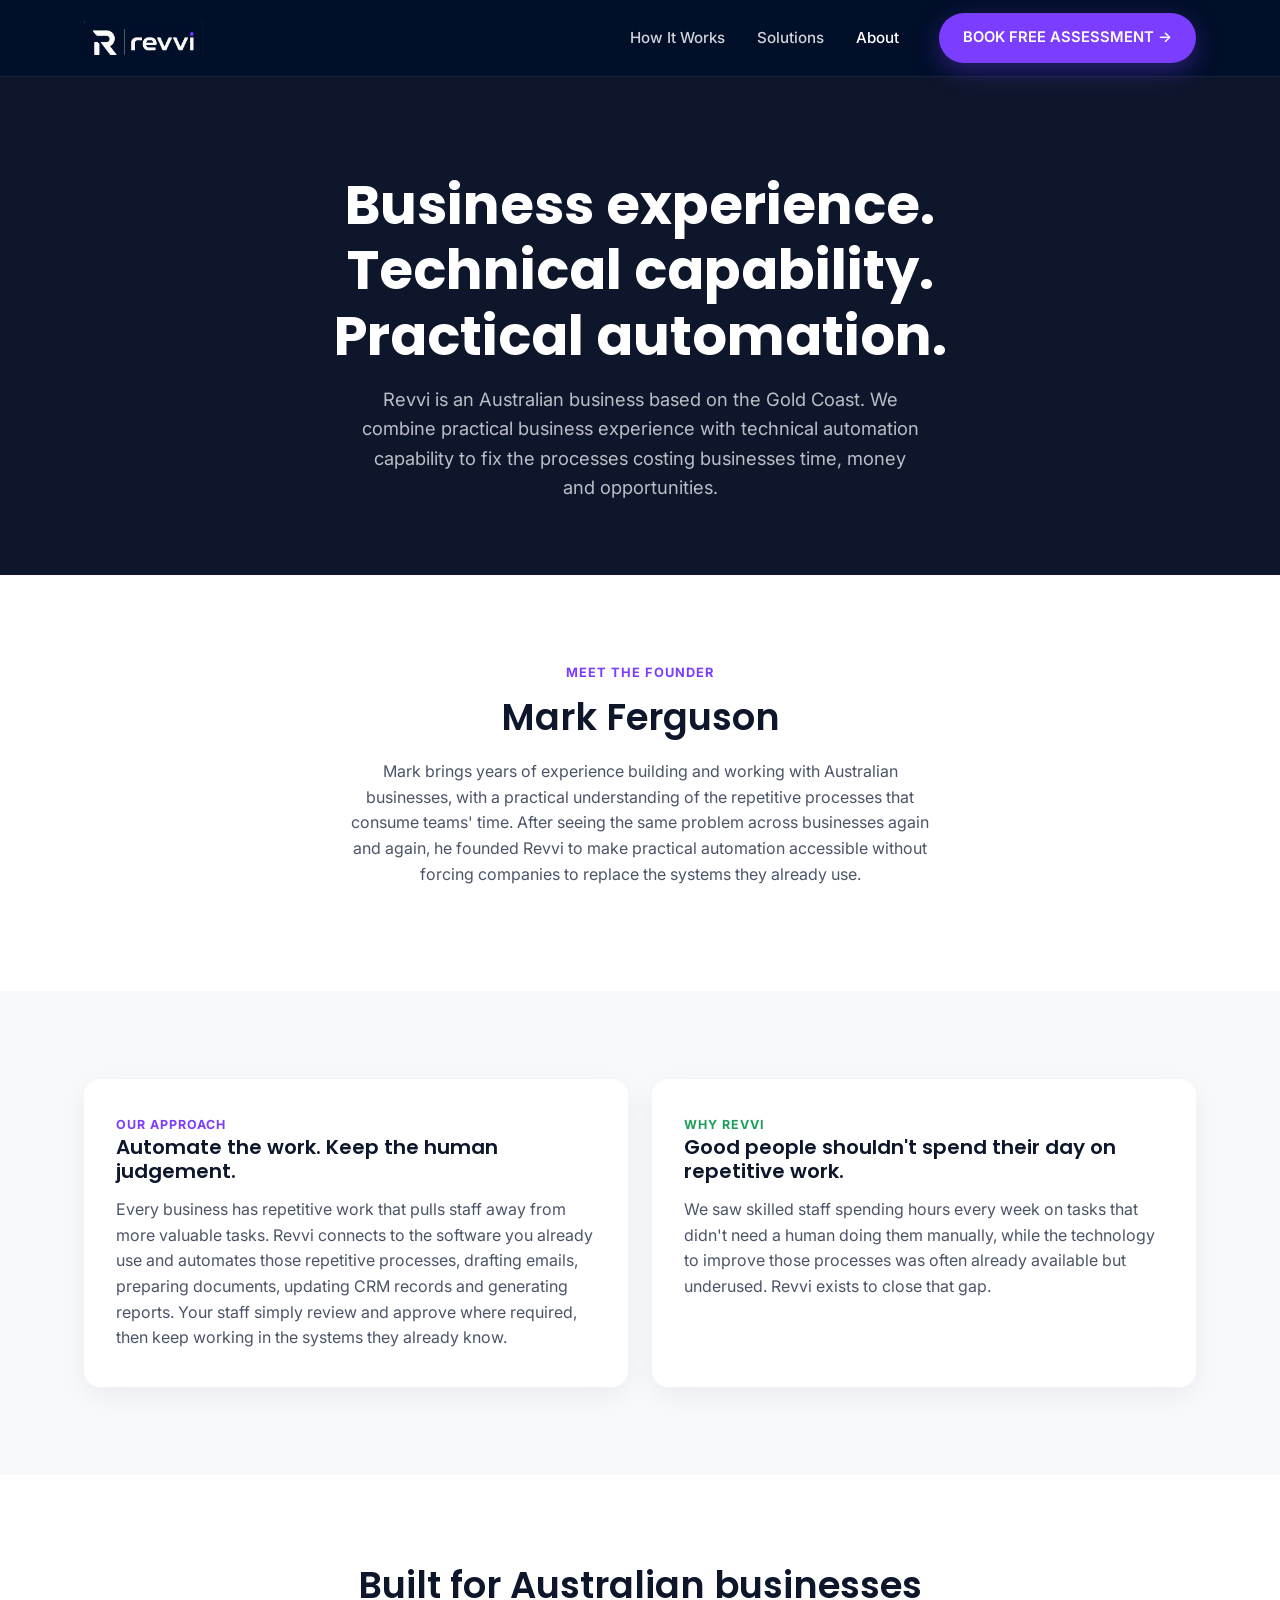
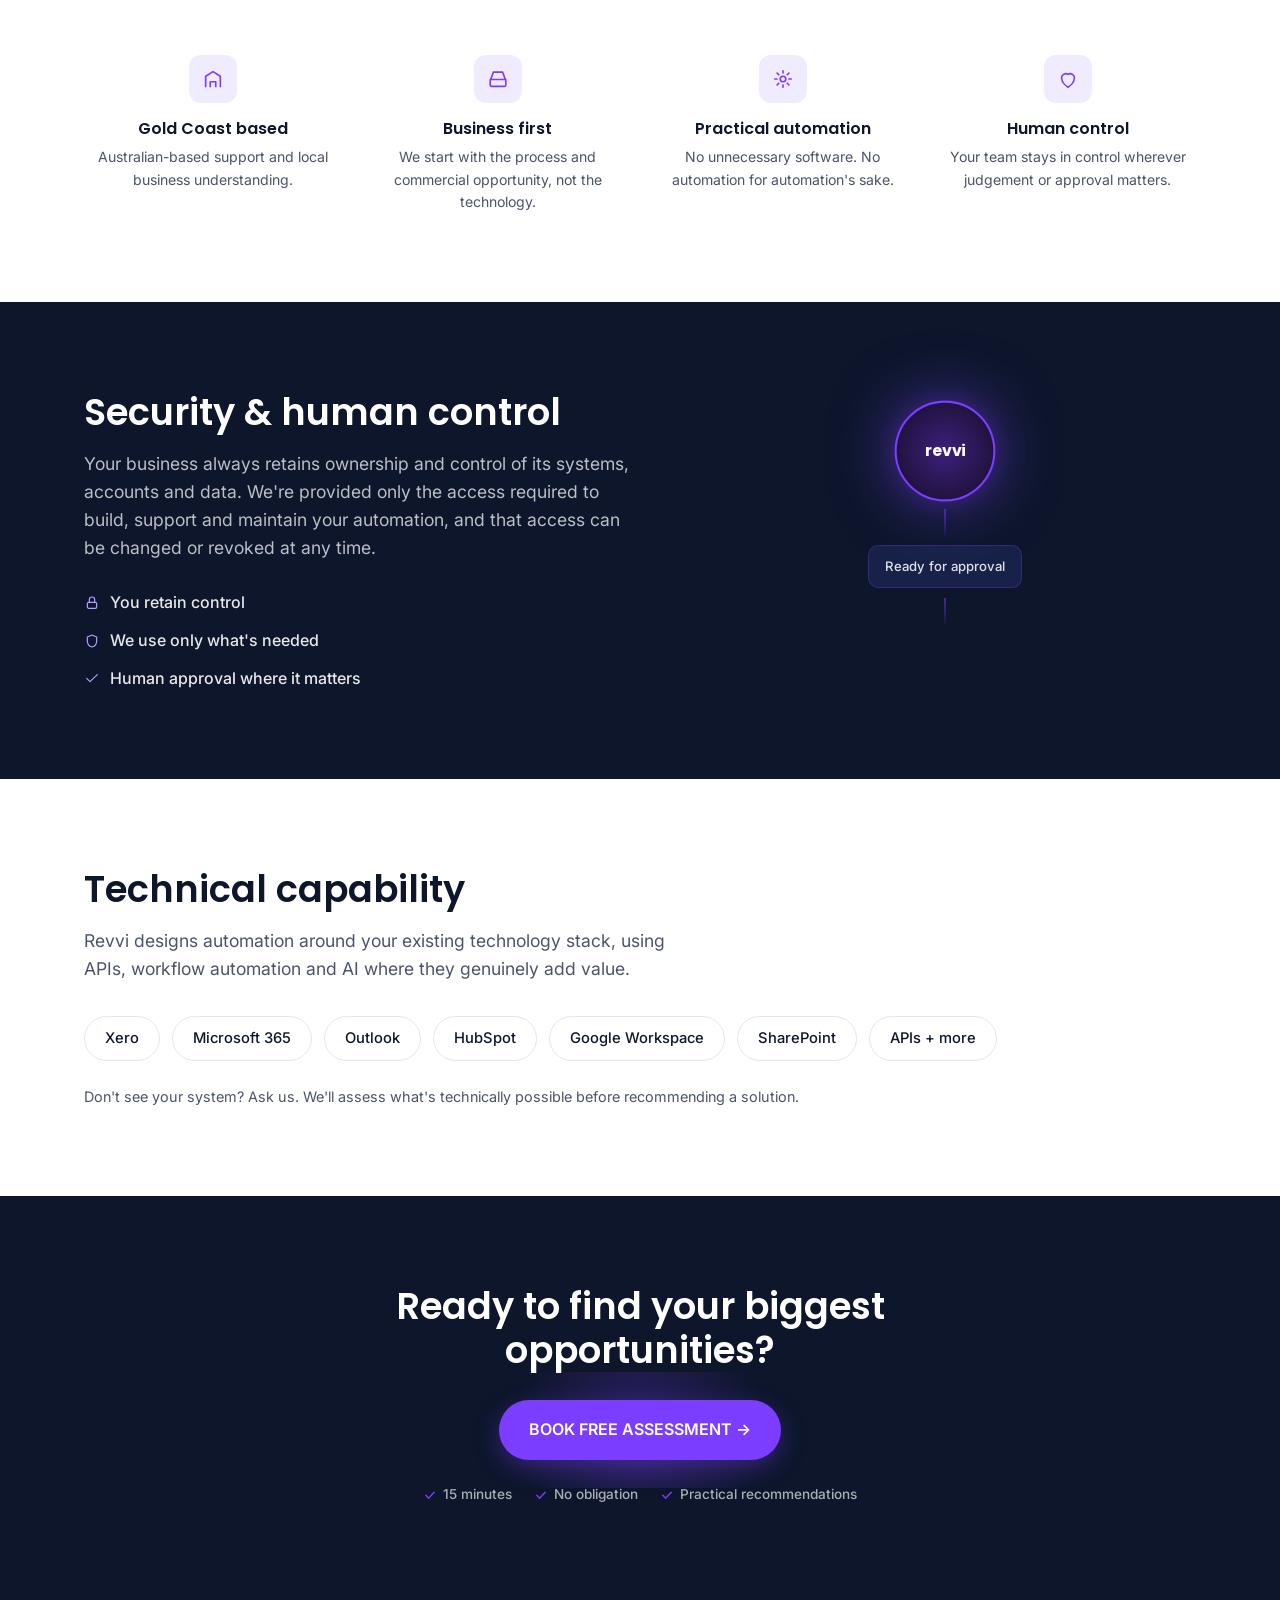
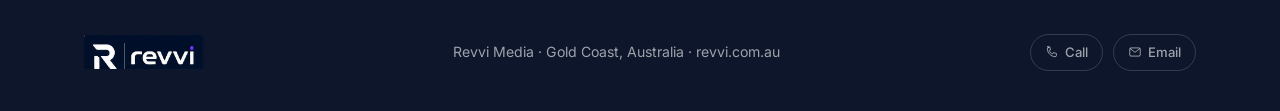
==== about.html @ f78f7e62 "Build Revvi marketing site: Home, How It Works, Solutions, About Establishes the shared design syste" ====
<!DOCTYPE html>
<html lang="en">
<head>
<meta charset="UTF-8">
<meta name="viewport" content="width=device-width, initial-scale=1.0">
<title>About | Revvi</title>
<meta name="description" content="Revvi is an Australian business based on the Gold Coast, combining practical business experience with technical automation capability.">
<link rel="icon" type="image/png" href="assets/logo/revvi-icon-purple-on-white.png">
<link rel="preconnect" href="https://fonts.googleapis.com">
<link rel="preconnect" href="https://fonts.gstatic.com" crossorigin>
<link href="https://fonts.googleapis.com/css2?family=Poppins:wght@600;700&family=Inter:wght@400;500;600&display=swap" rel="stylesheet">
<link rel="stylesheet" href="styles.css">
<link rel="stylesheet" href="reveal.css">
</head>
<body>

<header class="site-header" id="siteNav">
  <div class="container">
    <a href="index.html" class="site-logo">
      <img src="assets/logo/revvi-logo-lockup-dark-bg.png" alt="Revvi">
    </a>
    <nav class="site-nav">
      <ul class="site-nav-links">
        <li><a href="how-it-works.html">How It Works</a></li>
        <li><a href="solutions.html">Solutions</a></li>
        <li><a href="about.html" class="is-active">About</a></li>
      </ul>
      <a href="free-assessment.html" class="btn btn-primary nav-cta">BOOK FREE ASSESSMENT &rarr;</a>
    </nav>
    <button class="nav-toggle" aria-label="Toggle menu" aria-expanded="false">
      <span></span>
      <span></span>
      <span></span>
    </button>
  </div>
</header>

<main>

  <!-- ============ 1. NAV + INTRO ============ -->
  <section class="about-hero bg-navy">
    <div class="container">
      <h1>Business experience. Technical capability. Practical automation.</h1>
      <p class="hero-sub">Revvi is an Australian business based on the Gold Coast. We combine practical business experience with technical automation capability to fix the processes costing businesses time, money and opportunities.</p>
    </div>
  </section>

  <!-- ============ 2. MEET THE FOUNDER ============ -->
  <section class="founder bg-white">
    <div class="container">
      <p class="founder-label">Meet the founder</p>
      <h2>Mark Ferguson</h2>
      <p>Mark brings years of experience building and working with Australian businesses, with a practical understanding of the repetitive processes that consume teams' time. After seeing the same problem across businesses again and again, he founded Revvi to make practical automation accessible without forcing companies to replace the systems they already use.</p>
    </div>
  </section>

  <!-- ============ 3. OUR APPROACH / WHY REVVI ============ -->
  <section class="approach bg-grey">
    <div class="container approach-cards">
      <div class="approach-card">
        <p class="approach-label approach-label-purple">Our approach</p>
        <h3>Automate the work. Keep the human judgement.</h3>
        <p>Every business has repetitive work that pulls staff away from more valuable tasks. Revvi connects to the software you already use and automates those repetitive processes, drafting emails, preparing documents, updating CRM records and generating reports. Your staff simply review and approve where required, then keep working in the systems they already know.</p>
      </div>
      <div class="approach-card">
        <p class="approach-label approach-label-green">Why Revvi</p>
        <h3>Good people shouldn't spend their day on repetitive work.</h3>
        <p>We saw skilled staff spending hours every week on tasks that didn't need a human doing them manually, while the technology to improve those processes was often already available but underused. Revvi exists to close that gap.</p>
      </div>
    </div>
  </section>

  <!-- ============ 4. BUILT FOR AUSTRALIAN BUSINESSES ============ -->
  <section class="about-built bg-white">
    <div class="container">
      <div class="section-header center">
        <h2>Built for Australian businesses</h2>
      </div>
      <div class="about-features">
        <div class="about-feature">
          <div class="about-feature-icon">
            <svg width="22" height="22" viewBox="0 0 24 24" fill="none" xmlns="http://www.w3.org/2000/svg"><path d="M4 21V9l8-5 8 5v12" stroke="currentColor" stroke-width="1.8" stroke-linejoin="round"/><path d="M9 21v-6h6v6" stroke="currentColor" stroke-width="1.8" stroke-linejoin="round"/></svg>
          </div>
          <h3>Gold Coast based</h3>
          <p>Australian-based support and local business understanding.</p>
        </div>
        <div class="about-feature">
          <div class="about-feature-icon">
            <svg width="22" height="22" viewBox="0 0 24 24" fill="none" xmlns="http://www.w3.org/2000/svg"><path d="M4 12.5l3-8h10l3 8" stroke="currentColor" stroke-width="1.8" stroke-linejoin="round"/><path d="M3.5 12.5h17v6a1.5 1.5 0 01-1.5 1.5h-14A1.5 1.5 0 013.5 18.5v-6z" stroke="currentColor" stroke-width="1.8" stroke-linejoin="round"/></svg>
          </div>
          <h3>Business first</h3>
          <p>We start with the process and commercial opportunity, not the technology.</p>
        </div>
        <div class="about-feature">
          <div class="about-feature-icon">
            <svg width="22" height="22" viewBox="0 0 24 24" fill="none" xmlns="http://www.w3.org/2000/svg"><circle cx="12" cy="12" r="3" stroke="currentColor" stroke-width="1.8"/><path d="M12 3v2.5M12 18.5V21M21 12h-2.5M5.5 12H3M18.4 5.6l-1.8 1.8M7.4 16.6l-1.8 1.8M18.4 18.4l-1.8-1.8M7.4 7.4L5.6 5.6" stroke="currentColor" stroke-width="1.8" stroke-linecap="round"/></svg>
          </div>
          <h3>Practical automation</h3>
          <p>No unnecessary software. No automation for automation's sake.</p>
        </div>
        <div class="about-feature">
          <div class="about-feature-icon">
            <svg width="22" height="22" viewBox="0 0 24 24" fill="none" xmlns="http://www.w3.org/2000/svg"><path d="M12 21s-7-4.35-7-10.5A4.5 4.5 0 0112 7a4.5 4.5 0 017 3.5C19 16.65 12 21 12 21z" stroke="currentColor" stroke-width="1.8" stroke-linejoin="round"/></svg>
          </div>
          <h3>Human control</h3>
          <p>Your team stays in control wherever judgement or approval matters.</p>
        </div>
      </div>
    </div>
  </section>

  <!-- ============ 5. SECURITY & HUMAN CONTROL ============ -->
  <section class="security bg-navy">
    <div class="container security-layout">
      <div class="security-copy">
        <h2>Security &amp; human control</h2>
        <p class="section-sub">Your business always retains ownership and control of its systems, accounts and data. We're provided only the access required to build, support and maintain your automation, and that access can be changed or revoked at any time.</p>
        <ul class="trust-points">
          <li>
            <svg width="16" height="16" viewBox="0 0 24 24" fill="none" xmlns="http://www.w3.org/2000/svg"><rect x="5" y="11" width="14" height="9" rx="2" stroke="currentColor" stroke-width="1.8"/><path d="M8 11V7a4 4 0 018 0v4" stroke="currentColor" stroke-width="1.8" stroke-linecap="round"/></svg>
            You retain control
          </li>
          <li>
            <svg width="16" height="16" viewBox="0 0 24 24" fill="none" xmlns="http://www.w3.org/2000/svg"><path d="M12 3l7 3v6c0 4.5-3 8-7 9-4-1-7-4.5-7-9V6l7-3z" stroke="currentColor" stroke-width="1.8" stroke-linejoin="round"/></svg>
            We use only what's needed
          </li>
          <li>
            <svg width="16" height="16" viewBox="0 0 24 24" fill="none" xmlns="http://www.w3.org/2000/svg"><path d="M4 12.5l5 5L20 7" stroke="currentColor" stroke-width="1.8" stroke-linecap="round" stroke-linejoin="round"/></svg>
            Human approval where it matters
          </li>
        </ul>
      </div>
      <div class="security-diagram">
        <div class="about-security-visual" id="aboutSecurityVisual">
          <div class="security-core" id="aboutSecurityCore">revvi</div>
          <div class="security-connector">
            <span class="security-connector-line"></span>
          </div>
          <div class="security-node" id="aboutSecurityPending">Ready for approval</div>
          <div class="security-connector">
            <span class="security-connector-line"></span>
          </div>
          <div class="security-approval" id="aboutSecurityApproved">
            <svg width="14" height="14" viewBox="0 0 20 20" fill="none" xmlns="http://www.w3.org/2000/svg"><path d="M4 10.5L8 14.5L16 6" stroke="currentColor" stroke-width="2" stroke-linecap="round" stroke-linejoin="round"/></svg>
            Human approves
          </div>
        </div>
      </div>
    </div>
  </section>

  <!-- ============ 6. TECHNICAL CAPABILITY ============
       FLAG: text pills are placeholders. Real Xero/Microsoft/HubSpot/etc.
       logos need sourcing from each vendor's official brand guidelines
       (approved files, correct colours, required disclaimers). Do not
       substitute generated/approximated logos for these. ============ -->
  <section class="technical-capability bg-white">
    <div class="container">
      <h2>Technical capability</h2>
      <p class="section-sub">Revvi designs automation around your existing technology stack, using APIs, workflow automation and AI where they genuinely add value.</p>
      <div class="tool-pills">
        <span class="tool-pill">Xero</span>
        <span class="tool-pill">Microsoft 365</span>
        <span class="tool-pill">Outlook</span>
        <span class="tool-pill">HubSpot</span>
        <span class="tool-pill">Google Workspace</span>
        <span class="tool-pill">SharePoint</span>
        <span class="tool-pill">APIs + more</span>
      </div>
      <p class="tools-note">Don't see your system? Ask us. We'll assess what's technically possible before recommending a solution.</p>
    </div>
  </section>

  <!-- ============ 7. FINAL CTA ============ -->
  <section class="final-cta bg-navy">
    <div class="container">
      <h2>Ready to find your biggest opportunities?</h2>
      <a href="free-assessment.html" class="btn btn-primary">BOOK FREE ASSESSMENT &rarr;</a>
      <ul class="trust-row center">
        <li><svg width="14" height="14" viewBox="0 0 20 20" fill="none" xmlns="http://www.w3.org/2000/svg"><path d="M4 10.5L8 14.5L16 6" stroke="currentColor" stroke-width="2" stroke-linecap="round" stroke-linejoin="round"/></svg> 15 minutes</li>
        <li><svg width="14" height="14" viewBox="0 0 20 20" fill="none" xmlns="http://www.w3.org/2000/svg"><path d="M4 10.5L8 14.5L16 6" stroke="currentColor" stroke-width="2" stroke-linecap="round" stroke-linejoin="round"/></svg> No obligation</li>
        <li><svg width="14" height="14" viewBox="0 0 20 20" fill="none" xmlns="http://www.w3.org/2000/svg"><path d="M4 10.5L8 14.5L16 6" stroke="currentColor" stroke-width="2" stroke-linecap="round" stroke-linejoin="round"/></svg> Practical recommendations</li>
      </ul>
    </div>
  </section>

</main>

<footer class="site-footer bg-navy">
  <div class="container">
    <a href="index.html" class="site-logo">
      <img src="assets/logo/revvi-logo-lockup-dark-bg.png" alt="Revvi">
    </a>
    <p>Revvi Media · Gold Coast, Australia · revvi.com.au</p>
    <div class="footer-contact">
      <a href="tel:0400000000" class="footer-contact-link">
        <svg width="14" height="14" viewBox="0 0 24 24" fill="none" xmlns="http://www.w3.org/2000/svg"><path d="M4.5 3h3.5l1.5 5-2.5 1.5a13 13 0 006 6l1.5-2.5 5 1.5v3.5a2 2 0 01-2 2C10.5 20 4 13.5 4 6.5a2 2 0 012-2z" stroke="currentColor" stroke-width="1.6" stroke-linecap="round" stroke-linejoin="round"/></svg>
        Call
      </a>
      <a href="mailto:hello@revvi.com.au" class="footer-contact-link">
        <svg width="14" height="14" viewBox="0 0 24 24" fill="none" xmlns="http://www.w3.org/2000/svg"><rect x="3" y="5" width="18" height="14" rx="2" stroke="currentColor" stroke-width="1.6"/><path d="M4 6.5l8 6 8-6" stroke="currentColor" stroke-width="1.6" stroke-linecap="round" stroke-linejoin="round"/></svg>
        Email
      </a>
    </div>
  </div>
</footer>

<script>
  // Security & human control: revvi pulses, then "Ready for approval" fades
  // in, then "Human approves" fades in green. Same once-only
  // IntersectionObserver gating and setTimeout sequencing pattern used for
  // the workflow diagrams on the Solutions page.
  (function () {
    var prefersReducedMotion = window.matchMedia('(prefers-reduced-motion: reduce)').matches;
    var root = document.getElementById('aboutSecurityVisual');
    if (!root) return;

    var core = document.getElementById('aboutSecurityCore');
    var pending = document.getElementById('aboutSecurityPending');
    var approved = document.getElementById('aboutSecurityApproved');

    function showComplete() {
      pending.classList.add('show');
      approved.classList.add('show');
    }

    function run() {
      if (prefersReducedMotion) {
        showComplete();
        return;
      }

      setTimeout(function () { core.classList.add('pulse'); }, 200);
      setTimeout(function () { core.classList.remove('pulse'); }, 900);
      setTimeout(function () { pending.classList.add('show'); }, 700);
      setTimeout(function () { approved.classList.add('show'); }, 1900);
    }

    if ('IntersectionObserver' in window) {
      var started = false;
      var observer = new IntersectionObserver(
        function (entries) {
          entries.forEach(function (entry) {
            if (entry.isIntersecting && !started) {
              started = true;
              run();
              observer.unobserve(entry.target);
            }
          });
        },
        { threshold: 0.3, rootMargin: '0px 0px -40px 0px' }
      );
      observer.observe(root);
    } else {
      run();
    }
  })();
</script>
<script src="script.js"></script>
<script src="reveal.js" defer></script>
</body>
</html>
---- styles.css ----
/* ==========================================================================
   Revvi — shared stylesheet (base for every page)
   ========================================================================== */

:root {
  --navy: #0D162B;
  --navy-soft: #16213d;
  --purple: #7B3DFF;
  --purple-dark: #6529e6;
  --purple-light: #B69BFF;
  --green: #1F9E5A;
  --green-light: #4FD98C;
  --navy-card: #182248;
  --navy-card-border: rgba(123, 61, 255, 0.27);
  --off-white: #F8F9FB;
  --lavender: #F1EBFF;
  --white: #FFFFFF;
  --ink: #0D162B;
  --ink-soft: #4B5468;
  --border-soft: #E4E6EF;

  --font-heading: 'Poppins', sans-serif;
  --font-body: 'Inter', sans-serif;

  --container-width: 1160px;
  --radius: 16px;
  --radius-sm: 10px;
}

* {
  box-sizing: border-box;
}

html {
  scroll-behavior: smooth;
}

body {
  margin: 0;
  font-family: var(--font-body);
  color: var(--ink);
  background: var(--white);
  line-height: 1.6;
  -webkit-font-smoothing: antialiased;
}

img {
  max-width: 100%;
  display: block;
}

h1, h2, h3, h4 {
  font-family: var(--font-heading);
  color: var(--ink);
  line-height: 1.2;
  margin: 0 0 16px;
  font-weight: 600;
}

h1 { font-size: clamp(2.1rem, 4.5vw, 3.4rem); font-weight: 700; }
h2 { font-size: clamp(1.7rem, 3vw, 2.3rem); }
h3 { font-size: 1.15rem; }

p {
  margin: 0 0 16px;
  color: var(--ink-soft);
}

a {
  color: inherit;
  text-decoration: none;
}

ul, ol {
  margin: 0;
  padding: 0;
  list-style: none;
}

.container {
  width: 100%;
  max-width: var(--container-width);
  margin: 0 auto;
  padding: 0 24px;
}

section {
  padding: 88px 0;
}

.section-sub {
  font-size: 1.1rem;
  max-width: 620px;
}

.section-header {
  margin-bottom: 48px;
}

.section-header.center {
  text-align: center;
  margin-left: auto;
  margin-right: auto;
}

.section-header.center .section-sub {
  margin-left: auto;
  margin-right: auto;
}

/* Section background helpers */
.bg-navy { background: var(--navy); color: var(--white); }
.bg-navy h1, .bg-navy h2, .bg-navy h3 { color: var(--white); }
.bg-navy p { color: rgba(255,255,255,0.72); }

.bg-white { background: var(--white); }
.bg-grey { background: var(--off-white); }
.bg-lavender { background: var(--lavender); }

/* Inline checkmark trust row (hero + final CTA) */
.trust-row {
  display: flex;
  flex-wrap: wrap;
  gap: 8px 22px;
  margin-top: 20px;
}

.trust-row.center {
  justify-content: center;
  margin-top: 24px;
}

.trust-row li {
  display: flex;
  align-items: center;
  gap: 6px;
  font-size: 0.85rem;
  font-weight: 500;
  color: rgba(255,255,255,0.65);
}

.trust-row svg {
  flex-shrink: 0;
  color: var(--purple);
}

/* ==========================================================================
   Buttons
   ========================================================================== */

.btn {
  display: inline-flex;
  align-items: center;
  justify-content: center;
  gap: 8px;
  font-family: var(--font-body);
  font-weight: 600;
  font-size: 1rem;
  padding: 15px 28px;
  border-radius: 999px;
  border: 2px solid transparent;
  cursor: pointer;
  transition: transform 0.2s ease, box-shadow 0.2s ease, background 0.2s ease, border-color 0.2s ease;
  white-space: nowrap;
}

.btn-primary {
  background: var(--purple);
  color: var(--white);
  box-shadow: 0 8px 24px rgba(123, 61, 255, 0.35);
}

.btn-primary:hover {
  background: var(--purple-dark);
  transform: translateY(-1px);
  box-shadow: 0 10px 28px rgba(123, 61, 255, 0.45);
}

/* ==========================================================================
   Site header / nav
   ========================================================================== */

.site-header {
  position: sticky;
  top: 0;
  z-index: 100;
  /* Matches the exact fill colour baked into revvi-logo-lockup-dark-bg.png
     (not --navy) so the logo's card edge doesn't show a seam against the header. */
  background: #010F29;
  border-bottom: 1px solid rgba(255,255,255,0.08);
}

.site-header .container {
  display: flex;
  align-items: center;
  justify-content: space-between;
  height: 76px;
}

.site-logo {
  position: relative;
  display: inline-flex;
}

.site-logo img {
  height: 34px;
  width: auto;
}

/* The "R | revvi" divider is drawn here in CSS rather than baked into the PNG:
   at this element's small rendered size, the source line was only ~1px wide
   at native resolution, and downscaling it ~3.4x produced a blurred/doubled
   line. A CSS line stays crisp at any scale or DPI. */
.site-logo::after {
  content: '';
  position: absolute;
  left: 33.6%;
  top: 24%;
  bottom: 1%;
  width: 1px;
  background: rgba(255, 255, 255, 0.3);
}

.site-nav {
  display: flex;
  align-items: center;
  gap: 40px;
}

.site-nav-links {
  display: flex;
  align-items: center;
  gap: 32px;
}

.site-nav-links a {
  font-size: 0.95rem;
  font-weight: 500;
  color: rgba(255,255,255,0.82);
  transition: color 0.2s ease;
}

.site-nav-links a:hover,
.site-nav-links a.is-active {
  color: var(--white);
}

.nav-cta {
  padding: 11px 22px;
  font-size: 0.92rem;
}

.nav-toggle {
  display: none;
  flex-direction: column;
  justify-content: center;
  gap: 5px;
  width: 40px;
  height: 40px;
  background: transparent;
  border: none;
  cursor: pointer;
  padding: 0;
}

.nav-toggle span {
  display: block;
  width: 22px;
  height: 2px;
  background: var(--white);
  transition: transform 0.2s ease, opacity 0.2s ease;
}

/* ==========================================================================
   1. Hero
   ========================================================================== */

.hero {
  padding: 72px 0 96px;
  overflow: hidden;
}

.hero-grid {
  display: grid;
  grid-template-columns: 1.1fr 1fr;
  gap: 48px;
  align-items: center;
}

.hero-content {
  min-width: 0;
}

.hero-content h1 {
  margin-bottom: 20px;
}

.hero-sub {
  font-size: 1.15rem;
  max-width: 560px;
}

.hero-visual {
  position: relative;
  min-height: 340px;
  min-width: 0;
  border-radius: var(--radius);
}

/* Hero animation diagram (Sales/Finance/Operations rotating workflow) */
.diagram {
  position: relative;
  min-height: 420px;
}

.node {
  border-radius: 12px;
  background: var(--navy-card);
  border: 1.5px solid var(--navy-card-border);
  padding: 16px 26px;
  text-align: center;
  font-size: 14px;
  color: #dfe1ea;
  opacity: 0;
  transform: translateY(-6px);
  transition: opacity 0.5s ease, transform 0.5s ease;
}

.node.show {
  opacity: 1;
  transform: translateY(0);
}

.node.dim {
  opacity: 0.4;
}

.n-start {
  width: 200px;
  margin: 0 auto 6px;
  position: relative;
  z-index: 2;
}

.line {
  width: 2px;
  height: 34px;
  margin: 0 auto;
  position: relative;
  background: linear-gradient(180deg, transparent, transparent);
  transition: background 0.3s ease;
}

.line.active {
  background: linear-gradient(180deg, rgba(123, 61, 255, 0.6), rgba(123, 61, 255, 0.13));
}

.packet {
  width: 9px;
  height: 9px;
  border-radius: 50%;
  background: var(--purple);
  box-shadow: 0 0 10px var(--purple);
  position: absolute;
  left: -3.5px;
  top: -10px;
  opacity: 0;
}

.packet.travel {
  animation: travelDown 0.5s ease forwards;
}

@keyframes travelDown {
  0% { opacity: 1; top: -10px; }
  100% { opacity: 1; top: calc(100% - 4px); }
}

.core {
  width: 126px;
  height: 126px;
  border-radius: 50%;
  background: radial-gradient(circle, #2A1856 0%, #1B1035 70%);
  border: 2.5px solid var(--purple);
  box-shadow: 0 0 44px rgba(123, 61, 255, 0.4), 0 0 90px rgba(123, 61, 255, 0.15);
  margin: 0 auto;
  display: flex;
  align-items: center;
  justify-content: center;
  position: relative;
  z-index: 2;
  font-family: var(--font-heading);
  font-weight: 700;
  color: #fff;
  font-size: 18px;
  transition: box-shadow 0.4s ease, transform 0.4s ease;
}

.core.pulse {
  box-shadow: 0 0 65px rgba(123, 61, 255, 0.6), 0 0 130px rgba(123, 61, 255, 0.25);
  transform: scale(1.03);
}

/* Ambient breathing glow, independent of the packet-arrival .pulse state above
   (a ::before layer so it never fights the JS-toggled box-shadow on .core itself) */
.core::before {
  content: '';
  position: absolute;
  inset: -22px;
  border-radius: 50%;
  background: radial-gradient(circle, rgba(123, 61, 255, 0.55) 0%, rgba(123, 61, 255, 0) 72%);
  opacity: 0.4;
  z-index: -1;
  pointer-events: none;
  animation: heroGlowBreathe 3s ease-in-out infinite;
}

@keyframes heroGlowBreathe {
  0%, 100% { opacity: 0.4; }
  50% { opacity: 0.6; }
}

@media (prefers-reduced-motion: reduce) {
  .core::before,
  .security-core::before {
    animation: none;
    opacity: 0.5;
  }
}

.systems {
  display: flex;
  justify-content: center;
  gap: 16px;
  margin-bottom: 8px;
}

.systems .node {
  padding: 16px 20px;
  width: auto;
  margin: 0;
  font-weight: 600;
  color: #eef0f8;
}

.result {
  border-radius: 12px;
  background: rgba(31, 158, 90, 0.16);
  border: 1.5px solid rgba(31, 158, 90, 0.55);
  padding: 16px 24px;
  text-align: center;
  margin: 0 auto;
  width: 210px;
  opacity: 0;
  transform: scale(0.9);
  transition: opacity 0.5s ease, transform 0.5s ease;
}

.result.show {
  opacity: 1;
  transform: scale(1);
}

.result span {
  font-size: 14px;
  color: var(--green-light);
  font-weight: 600;
}

/* ==========================================================================
   2. Where Revvi finds opportunities
   ========================================================================== */

.opportunity-row {
  display: flex;
  background: var(--off-white);
  border-radius: var(--radius);
  overflow: hidden;
}

.opportunity-item {
  flex: 1;
  min-width: 0;
  padding: 36px 32px;
  border-left: 1px solid var(--border-soft);
}

.opportunity-item:first-child {
  border-left: none;
}

.opportunity-icon {
  width: 44px;
  height: 44px;
  border-radius: 12px;
  background: var(--lavender);
  color: var(--purple);
  display: flex;
  align-items: center;
  justify-content: center;
  margin-bottom: 18px;
  font-family: var(--font-heading);
  font-weight: 700;
  font-size: 1.1rem;
  transition: transform 0.2s ease, box-shadow 0.2s ease;
}

.opportunity-item:hover .opportunity-icon {
  transform: translateY(-3px);
  box-shadow: 0 8px 18px rgba(123, 61, 255, 0.25);
}

.opportunity-item h3 {
  font-size: 1.05rem;
  margin-bottom: 6px;
}

.opportunity-item p {
  font-size: 0.88rem;
  margin: 0;
}

/* ==========================================================================
   3 & 5. Stat sections
   ========================================================================== */

.stat-section {
  position: relative;
  background-image: radial-gradient(rgba(255,255,255,0.07) 1px, transparent 1px);
  background-size: 18px 18px;
}

.stat-grid {
  display: flex;
  align-items: center;
  gap: 48px;
}

.stat-ring-wrap {
  position: relative;
  flex-shrink: 0;
  width: 140px;
  height: 140px;
  display: flex;
  align-items: center;
  justify-content: center;
}

.stat-ring {
  position: absolute;
  top: 0;
  left: 0;
}

.stat-ring-fill {
  transition: stroke-dashoffset 1s ease-out;
}

.stat-ring-purple { stroke: var(--purple); }
.stat-ring-green { stroke: var(--green); }

.stat-ring-value {
  position: relative;
  font-family: var(--font-heading);
  font-weight: 700;
  font-size: 1.9rem;
  color: var(--white);
}

.stat-copy {
  max-width: 600px;
  min-width: 0;
}

.stat-label {
  font-family: var(--font-body);
  font-weight: 700;
  font-size: 0.8rem;
  letter-spacing: 0.08em;
  text-transform: uppercase;
  margin-bottom: 10px;
}

.stat-label-purple { color: var(--purple-light); }
.stat-label-green { color: var(--green-light); }

.stat-copy h2 {
  margin-bottom: 12px;
}

.stat-source {
  font-size: 0.85rem;
  color: rgba(255,255,255,0.5);
  margin: 0;
}

/* ==========================================================================
   4. Savings calculator
   ========================================================================== */

.calculator-card {
  display: grid;
  grid-template-columns: 1fr 1fr;
  gap: 40px;
  background: var(--white);
  border-radius: var(--radius);
  padding: 40px;
  box-shadow: 0 20px 50px rgba(13, 22, 43, 0.08);
}

.calc-inputs {
  display: flex;
  flex-direction: column;
  gap: 20px;
  min-width: 0;
  padding-right: 40px;
  border-right: 1px solid var(--border-soft);
}

.calc-inputs label {
  display: flex;
  flex-direction: column;
  gap: 8px;
  font-size: 0.88rem;
  font-weight: 600;
  color: var(--ink);
}

.calc-inputs input {
  font-family: var(--font-body);
  font-size: 1.1rem;
  font-weight: 600;
  padding: 12px 14px;
  border-radius: var(--radius-sm);
  border: 1.5px solid var(--border-soft);
  color: var(--ink);
  background: var(--off-white);
  width: 100%;
}

.calc-input-prefix {
  position: relative;
  display: block;
}

.calc-prefix-symbol {
  position: absolute;
  left: 14px;
  top: 50%;
  transform: translateY(-50%);
  font-weight: 600;
  color: var(--ink);
  pointer-events: none;
}

.calc-input-prefix input {
  padding-left: 26px;
}

.calc-inputs input:focus {
  outline: none;
  border-color: var(--purple);
  background: var(--white);
}

.calc-results {
  display: flex;
  flex-direction: column;
  justify-content: center;
  min-width: 0;
}

.calc-results-label {
  font-size: 0.78rem;
  font-weight: 700;
  letter-spacing: 0.06em;
  text-transform: uppercase;
  color: var(--ink-soft);
  margin-bottom: 10px;
}

.calc-results-value {
  font-family: var(--font-heading);
  font-weight: 700;
  font-size: clamp(2.2rem, 4vw, 3rem);
  color: var(--green);
  margin: 0 0 8px;
}

.calc-results-sub {
  font-size: 0.92rem;
  color: var(--ink-soft);
  margin-bottom: 24px;
}

.calc-disclaimer {
  font-size: 0.82rem;
  color: var(--ink-soft);
  text-align: center;
  margin: 24px 0 0;
}

/* ==========================================================================
   7. Start small
   ========================================================================== */

.start-steps {
  position: relative;
  display: flex;
  align-items: flex-start;
  gap: 20px;
}

.start-steps::before {
  content: '';
  position: absolute;
  top: 20px;
  left: 0;
  right: 0;
  height: 2px;
  background: var(--border-soft);
  transform: scaleX(0);
  transform-origin: left;
  transition: transform 0.6s ease-out;
  z-index: 0;
}

.start-steps.visible::before {
  transform: scaleX(1);
}

@media (prefers-reduced-motion: reduce) {
  .start-steps::before {
    transform: scaleX(1);
    transition: none;
  }
}

.start-step {
  position: relative;
  z-index: 1;
  flex: 1;
  min-width: 0;
}

.start-step-label {
  font-family: var(--font-heading);
  font-weight: 700;
  font-size: 0.85rem;
  line-height: 1.2;
  letter-spacing: 0.04em;
  text-transform: uppercase;
  color: var(--purple);
  margin: 0 0 8px;
}

.start-step-desc {
  font-size: 0.9rem;
  margin: 0;
}

.start-step-arrow {
  position: relative;
  z-index: 1;
  flex-shrink: 0;
  color: var(--border-soft);
  font-size: 1.1rem;
  line-height: 1;
  padding-top: 11px;
  background: var(--white);
}

/* ==========================================================================
   8. How Revvi works
   ========================================================================== */

.timeline {
  display: grid;
  grid-template-columns: repeat(5, 1fr);
  gap: 8px;
  position: relative;
}

.timeline::before {
  content: '';
  position: absolute;
  top: 22px;
  left: 10%;
  right: 10%;
  height: 2px;
  background: var(--border-soft);
  z-index: 0;
}

.timeline-step {
  position: relative;
  z-index: 1;
  padding: 20px 12px;
  border-radius: var(--radius);
  transition: background 0.2s ease, box-shadow 0.2s ease, transform 0.2s ease;
}

.timeline-num {
  display: flex;
  align-items: center;
  justify-content: center;
  width: 44px;
  height: 44px;
  flex-shrink: 0;
  border-radius: 50%;
  background: var(--white);
  border: 2px solid var(--purple);
  color: var(--purple);
  font-family: var(--font-heading);
  font-weight: 700;
  margin-bottom: 18px;
  transition: background 0.2s ease, color 0.2s ease, box-shadow 0.2s ease;
}

/* One-time glow as each step activates during the sequential scroll reveal */
.timeline-step.reveal.visible .timeline-num {
  animation: timelineNumGlow 0.8s ease-out;
}

@keyframes timelineNumGlow {
  0% { box-shadow: 0 0 0 0 rgba(123, 61, 255, 0); }
  40% { box-shadow: 0 0 0 8px rgba(123, 61, 255, 0.25); }
  100% { box-shadow: 0 0 0 0 rgba(123, 61, 255, 0); }
}

@media (prefers-reduced-motion: reduce) {
  .timeline-step.reveal.visible .timeline-num {
    animation: none;
  }
}

.timeline-step h3 {
  font-size: 1.02rem;
  margin-bottom: 8px;
}

.timeline-step p {
  font-size: 0.88rem;
  margin: 0;
}

.timeline-step:hover,
.timeline-step.is-active {
  background: var(--white);
  box-shadow: 0 20px 44px rgba(13, 22, 43, 0.12);
  transform: translateY(-6px);
}

.timeline-step:hover .timeline-num,
.timeline-step.is-active .timeline-num {
  background: var(--purple);
  color: var(--white);
  box-shadow: 0 0 0 6px rgba(123, 61, 255, 0.15);
}

/* ==========================================================================
   9. Security & control
   ========================================================================== */

.security-layout {
  display: grid;
  grid-template-columns: 1.1fr 1fr;
  gap: 56px;
  align-items: center;
}

.security-copy {
  min-width: 0;
}

.trust-points {
  display: flex;
  flex-direction: column;
  gap: 12px;
  margin-top: 28px;
}

.trust-points li {
  display: flex;
  align-items: center;
  gap: 10px;
  font-weight: 500;
  color: rgba(255,255,255,0.9);
}

.trust-points svg {
  flex-shrink: 0;
  color: var(--purple-light);
}

.security-diagram {
  min-width: 0;
  text-align: center;
}

.security-diagram-label {
  font-size: 0.75rem;
  font-weight: 700;
  letter-spacing: 0.1em;
  text-transform: uppercase;
  color: rgba(255,255,255,0.45);
  margin-bottom: 14px;
}

.security-nodes {
  display: flex;
  justify-content: center;
  gap: 8px;
  flex-wrap: wrap;
}

.security-node {
  background: var(--navy-card);
  border: 1.5px solid var(--navy-card-border);
  border-radius: 10px;
  padding: 10px 16px;
  font-size: 0.82rem;
  font-weight: 500;
  color: #dfe1ea;
}

.security-connector {
  display: flex;
  flex-direction: column;
  align-items: center;
  gap: 4px;
  padding: 10px 0;
}

.security-connector-line {
  position: relative;
  width: 2px;
  height: 26px;
  background: linear-gradient(180deg, rgba(123, 61, 255, 0.5), rgba(123, 61, 255, 0.1));
}

/* Data flows from the 4 system nodes toward Revvi, never the reverse, and never
   toward the Human approval badge below (that connector stays static, on purpose). */
.security-connector-line-pulse::after {
  content: '';
  position: absolute;
  left: 50%;
  top: 0;
  width: 6px;
  height: 6px;
  border-radius: 50%;
  background: var(--purple);
  box-shadow: 0 0 8px var(--purple);
  transform: translateX(-50%);
  animation: securityPulseDown 2.2s ease-in-out infinite;
}

@keyframes securityPulseDown {
  0% { top: 0%; opacity: 0; }
  15% { opacity: 1; }
  85% { opacity: 1; }
  100% { top: 100%; opacity: 0; }
}

@media (prefers-reduced-motion: reduce) {
  .security-connector-line-pulse::after {
    animation: none;
    opacity: 0;
  }
}

.security-connector-caption {
  font-size: 0.72rem;
  font-style: italic;
  color: rgba(255,255,255,0.4);
}

.security-core {
  width: 96px;
  height: 96px;
  border-radius: 50%;
  background: radial-gradient(circle, #2A1856 0%, #1B1035 70%);
  border: 2.5px solid var(--purple);
  box-shadow: 0 0 40px rgba(123, 61, 255, 0.4);
  margin: 0 auto;
  display: flex;
  align-items: center;
  justify-content: center;
  font-family: var(--font-heading);
  font-weight: 700;
  color: #fff;
  font-size: 15px;
  position: relative;
  z-index: 2;
}

/* Same breathing-glow technique as the hero's .core::before, scaled down to
   this node's smaller size, so the Revvi node reads consistently wherever
   it appears on the site. */
.security-core::before {
  content: '';
  position: absolute;
  inset: -16px;
  border-radius: 50%;
  background: radial-gradient(circle, rgba(123, 61, 255, 0.55) 0%, rgba(123, 61, 255, 0) 72%);
  opacity: 0.4;
  z-index: -1;
  pointer-events: none;
  animation: heroGlowBreathe 3s ease-in-out infinite;
}

.security-approval {
  display: inline-flex;
  align-items: center;
  gap: 8px;
  background: rgba(31, 158, 90, 0.16);
  border: 1.5px solid rgba(31, 158, 90, 0.55);
  border-radius: 999px;
  padding: 10px 22px;
  font-weight: 600;
  font-size: 0.88rem;
  color: var(--green-light);
}

.security-diagram-caption {
  font-size: 0.75rem;
  color: rgba(255,255,255,0.4);
  margin: 10px 0 0;
}

/* ==========================================================================
   10. Industries
   ========================================================================== */

.industry-list {
  display: flex;
  flex-wrap: wrap;
  justify-content: center;
  gap: 12px;
  margin-top: 32px;
}

.industry-chip {
  display: flex;
  align-items: center;
  gap: 10px;
  padding: 10px 20px 10px 14px;
  border-radius: 999px;
  background: var(--off-white);
  border: 1px solid var(--border-soft);
  box-shadow: 0 4px 14px rgba(13, 22, 43, 0.04);
  font-size: 0.92rem;
  font-weight: 500;
  transition: border-color 0.2s ease, background 0.2s ease;
}

.industry-chip:hover {
  border-color: var(--purple);
  background: var(--lavender);
}

.industry-chip-icon {
  flex-shrink: 0;
  width: 30px;
  height: 30px;
  padding: 6px;
  border-radius: 50%;
  background: var(--lavender);
  color: var(--purple);
}

/* ==========================================================================
   11. FAQ accordion
   ========================================================================== */

.faq-list {
  max-width: 760px;
  margin: 0 auto;
}

.faq-item {
  border-bottom: 1px solid var(--border-soft);
  padding: 8px 0;
}

.faq-item summary {
  display: flex;
  align-items: center;
  justify-content: space-between;
  gap: 16px;
  padding: 16px 4px;
  cursor: pointer;
  font-family: var(--font-heading);
  font-weight: 600;
  font-size: 1.02rem;
  color: var(--ink);
  list-style: none;
}

.faq-item summary::-webkit-details-marker {
  display: none;
}

.faq-icon {
  flex-shrink: 0;
  width: 22px;
  height: 22px;
  display: flex;
  align-items: center;
  justify-content: center;
  color: var(--purple);
  transition: transform 0.2s ease;
}

.faq-item[open] .faq-icon {
  transform: rotate(45deg);
}

.faq-item p {
  padding: 0 4px 16px;
  margin: 0;
  font-size: 0.95rem;
}

/* ==========================================================================
   12. Final CTA
   ========================================================================== */

.final-cta {
  /* The button glow below bleeds 30px past its own edges; on mobile the
     button is full-width, so the glow can extend past the viewport.
     Clip it here rather than shrinking the glow itself. */
  overflow-x: hidden;
}

.final-cta .container {
  max-width: 680px;
  text-align: center;
}

.final-cta h2 {
  margin-bottom: 28px;
}

.final-cta .btn-primary {
  position: relative;
  z-index: 1;
}

.final-cta .btn-primary::before {
  content: '';
  position: absolute;
  inset: -30px;
  z-index: -1;
  border-radius: 999px;
  background: radial-gradient(circle, rgba(123, 61, 255, 0.55) 0%, rgba(123, 61, 255, 0) 70%);
  opacity: 0.5;
  animation: finalCtaGlow 4.5s ease-in-out infinite;
}

@keyframes finalCtaGlow {
  0%, 100% { opacity: 0.35; transform: scale(0.96); }
  50% { opacity: 0.6; transform: scale(1.06); }
}

@media (prefers-reduced-motion: reduce) {
  .final-cta .btn-primary::before {
    animation: none;
    opacity: 0.45;
  }
}

/* ==========================================================================
   Footer
   ========================================================================== */

.site-footer {
  padding: 40px 0;
}

.site-footer .container {
  display: flex;
  align-items: center;
  justify-content: space-between;
  flex-wrap: wrap;
  gap: 12px;
}

.site-footer p {
  margin: 0;
  font-size: 0.88rem;
  color: rgba(255,255,255,0.6);
}

.footer-contact {
  display: flex;
  align-items: center;
  gap: 10px;
}

.footer-contact-link {
  display: inline-flex;
  align-items: center;
  gap: 6px;
  padding: 7px 14px;
  border-radius: 999px;
  border: 1px solid rgba(255,255,255,0.16);
  font-size: 0.82rem;
  font-weight: 500;
  color: rgba(255,255,255,0.6);
  transition: border-color 0.2s ease, color 0.2s ease;
}

.footer-contact-link svg {
  flex-shrink: 0;
}

.footer-contact-link:hover {
  border-color: rgba(255,255,255,0.35);
  color: rgba(255,255,255,0.85);
}

/* ==========================================================================
   How It Works page: page hero + examples grid
   ========================================================================== */

.hiw-hero {
  padding: 88px 0;
  text-align: center;
}

.hiw-hero .container {
  max-width: 680px;
}

.hiw-hero .hero-sub {
  margin: 0 auto 28px;
}

/* ==========================================================================
   Before / After (invoice example) — standalone component.
   Reuses .node / .core / .line / .packet / .result for visual consistency
   with the hero diagram, but is driven by its own script and its own
   layout classes below, not the hero's runStory().
   ========================================================================== */

.ba-stage {
  position: relative;
  min-height: 560px;
}

.ba-before,
.ba-after {
  position: absolute;
  inset: 0;
  display: flex;
  flex-direction: column;
  align-items: center;
  justify-content: center;
  opacity: 0;
  transition: opacity 0.6s ease-out, transform 0.6s ease-out;
  pointer-events: none;
}

.ba-before.show {
  opacity: 1;
}

.ba-before.collapsing {
  opacity: 0;
  transform: scale(0.85);
  transition: opacity 1.6s ease-out, transform 1.6s ease-out;
}

.ba-after {
  transform: scale(0.94);
}

.ba-after.show {
  opacity: 1;
  transform: scale(1);
}

.ba-label {
  font-size: 0.78rem;
  font-weight: 700;
  letter-spacing: 0.08em;
  text-transform: uppercase;
  color: rgba(255,255,255,0.4);
  margin: 0 0 20px;
}

.ba-label-after {
  color: var(--green-light);
}

.ba-before-steps {
  display: flex;
  flex-direction: column;
  align-items: center;
}

.ba-step {
  width: 100%;
  max-width: 300px;
  margin: 0 auto;
  font-size: 13px;
  padding: 12px 20px;
}

/* Slightly lower opacity than a fully "shown" node, so the manual steps
   read as muted/tedious next to the vivid purple + green automated flow. */
.ba-step.show {
  opacity: 0.72;
}

.ba-step-line {
  width: 2px;
  height: 16px;
  margin: 2px auto;
  background: rgba(255,255,255,0.18);
  opacity: 0;
  transition: opacity 0.4s ease;
}

.ba-step-line.show {
  opacity: 1;
}

.ba-after-flow {
  display: flex;
  flex-direction: row;
  align-items: center;
  gap: 0;
}

.ba-after-flow .node {
  flex-shrink: 0;
}

.ba-after-flow .core {
  flex-shrink: 0;
  margin: 0 6px;
}

.ba-after-flow .result {
  width: auto;
  flex-shrink: 0;
  margin: 0;
}

.ba-after-flow .line {
  width: 34px;
  height: 2px;
  margin: 0;
  background: linear-gradient(90deg, rgba(123, 61, 255, 0.5), rgba(123, 61, 255, 0.13));
}

.ba-after-flow .line.active {
  background: linear-gradient(90deg, rgba(123, 61, 255, 0.6), rgba(123, 61, 255, 0.13));
}

.ba-after-flow .packet {
  top: 50%;
  left: -3.5px;
  transform: translateY(-50%);
}

.ba-after-flow .packet.travel {
  animation: travelRight 0.5s ease forwards;
}

@keyframes travelRight {
  0% { opacity: 1; left: -3.5px; }
  100% { opacity: 1; left: calc(100% - 4px); }
}

.ba-static {
  display: none;
  grid-template-columns: 1fr 1fr;
  gap: 40px;
}

.ba-static-col ol {
  list-style: decimal;
  padding-left: 20px;
}

.ba-static-col li {
  color: rgba(255,255,255,0.72);
  padding: 4px 0;
}

@media (prefers-reduced-motion: reduce) {
  .ba-stage {
    display: none;
  }

  .ba-static {
    display: grid;
  }
}

.example-grid {
  display: grid;
  grid-template-columns: repeat(4, 1fr);
  gap: 20px;
}

.example-card {
  display: flex;
  flex-direction: column;
  align-items: center;
  text-align: center;
  background: var(--off-white);
  border: 1px solid var(--border-soft);
  border-radius: var(--radius);
  padding: 28px 20px;
}

.example-card h3 {
  font-size: 1rem;
  margin: 0 0 8px;
}

.example-card p {
  font-size: 0.88rem;
  margin: 0;
}

/* Compact single-paragraph + flow-line section, deliberately simpler
   than Home's 4-step Start Small component */
.one-process {
  text-align: center;
}

.one-process .container {
  max-width: 640px;
}

.one-process p {
  margin: 0 auto 36px;
}

.one-process-flow {
  display: flex;
  align-items: center;
  justify-content: center;
  flex-wrap: wrap;
  gap: 10px;
}

.one-process-node {
  font-family: var(--font-heading);
  font-weight: 600;
  font-size: 0.95rem;
  color: var(--purple);
  padding: 10px 18px;
  border: 1.5px solid var(--purple);
  border-radius: 999px;
  background: var(--white);
}

.one-process-arrow {
  color: var(--border-soft);
  font-size: 1.1rem;
  flex-shrink: 0;
}

/* ==========================================================================
   Solutions page
   ========================================================================== */

.solutions-hero {
  padding: 96px 0 72px;
  text-align: center;
}

.solutions-hero .container {
  max-width: 720px;
}

.solutions-hero .hero-sub {
  margin: 0 auto 12px;
}

.solutions-disclaimer {
  font-size: 0.85rem;
  color: rgba(255,255,255,0.45);
  margin: 0;
}

.pillar-section h2 {
  margin-bottom: 8px;
}

.pillar-tagline {
  font-size: 1.05rem;
  max-width: 560px;
  margin-bottom: 24px;
}

.pillar-pills {
  display: flex;
  flex-wrap: wrap;
  gap: 10px;
  margin-bottom: 36px;
}

.pillar-pill {
  font-size: 0.85rem;
  font-weight: 500;
  padding: 8px 16px;
  border-radius: 999px;
  background: var(--lavender);
  color: var(--purple-dark);
}

.workflow-bar {
  background: var(--navy);
  border-radius: var(--radius);
  padding: 44px 32px;
  margin-bottom: 36px;
}

.workflow-flow {
  display: flex;
  align-items: center;
  justify-content: center;
  flex-wrap: wrap;
  gap: 0;
}

/* Reuses .node/.core/.line/.packet/.result from the hero diagram, driven by
   the same JS-toggled .show/.pulse/.active/.travel classes (see the
   runWorkflow() script at the bottom of solutions.html), just laid out
   horizontally instead of vertically. */
.workflow-flow .node,
.workflow-flow .result {
  flex-shrink: 0;
}

.workflow-flow .core {
  flex-shrink: 0;
  margin: 0 6px;
}

.workflow-flow .result {
  width: auto;
  margin: 0;
}

.workflow-flow .line {
  width: 34px;
  height: 2px;
  margin: 0;
  background: linear-gradient(90deg, rgba(123, 61, 255, 0.5), rgba(123, 61, 255, 0.13));
}

.workflow-flow .line.active {
  background: linear-gradient(90deg, rgba(123, 61, 255, 0.6), rgba(123, 61, 255, 0.13));
}

.workflow-flow .packet {
  top: 50%;
  left: -3.5px;
  transform: translateY(-50%);
}

.workflow-flow .packet.travel {
  animation: travelRight 0.5s ease forwards;
}

.workflow-group {
  display: flex;
  flex-direction: column;
  gap: 10px;
  flex-shrink: 0;
}

.workflow-group-item {
  border-radius: 12px;
  background: var(--navy-card);
  border: 1.5px solid var(--navy-card-border);
  padding: 12px 20px;
  text-align: center;
  font-size: 13px;
  color: #dfe1ea;
  white-space: nowrap;
  opacity: 0;
  transform: translateX(-6px);
  transition: opacity 0.5s ease, transform 0.5s ease;
}

.workflow-group-item.show {
  opacity: 1;
  transform: translateX(0);
}

@media (prefers-reduced-motion: reduce) {
  .workflow-group-item {
    transition: none;
  }
}

.pillar-bullets {
  display: flex;
  flex-direction: column;
  gap: 10px;
  max-width: 560px;
}

.pillar-bullets li {
  display: flex;
  align-items: flex-start;
  gap: 10px;
  font-size: 0.95rem;
  color: var(--ink-soft);
}

.pillar-bullets svg {
  flex-shrink: 0;
  color: var(--green);
  margin-top: 3px;
}

.tool-pills {
  display: flex;
  flex-wrap: wrap;
  justify-content: center;
  gap: 12px;
  margin-top: 32px;
}

.tool-pill {
  padding: 10px 20px;
  border-radius: 999px;
  background: var(--white);
  border: 1px solid var(--border-soft);
  font-size: 0.92rem;
  font-weight: 500;
}

.tools-note {
  text-align: center;
  margin: 24px 0 0;
  font-size: 0.9rem;
}

.value-row {
  display: flex;
  gap: 24px;
  margin-top: 8px;
}

.value-item {
  flex: 1;
  text-align: center;
  padding: 28px 20px;
  border-radius: var(--radius);
  background: var(--navy-card);
  border: 1px solid var(--navy-card-border);
}

.value-label {
  font-family: var(--font-heading);
  font-weight: 700;
  font-size: 1.15rem;
  margin: 0 0 8px;
}

.value-label-purple { color: var(--purple-light); }
.value-label-green { color: var(--green-light); }

.value-caption {
  font-size: 0.9rem;
  margin: 0;
}

.value-tags {
  display: flex;
  flex-wrap: wrap;
  justify-content: center;
  gap: 10px;
  margin-top: 32px;
}

.value-tag {
  font-size: 0.82rem;
  font-weight: 500;
  padding: 8px 16px;
  border-radius: 999px;
  background: rgba(255,255,255,0.06);
  color: rgba(255,255,255,0.75);
  border: 1px solid rgba(255,255,255,0.12);
}

.built-around-layout {
  max-width: 640px;
  text-align: center;
  margin: 0 auto;
}

.built-around-layout p {
  margin: 0 auto;
}

/* ==========================================================================
   About page
   ========================================================================== */

.about-hero {
  padding: 96px 0 72px;
  text-align: center;
}

.about-hero .container {
  max-width: 720px;
}

.about-hero .hero-sub {
  margin: 0 auto;
}

.founder {
  text-align: center;
}

.founder .container {
  max-width: 640px;
}

.founder-label {
  font-size: 0.8rem;
  font-weight: 700;
  letter-spacing: 0.08em;
  text-transform: uppercase;
  color: var(--purple);
  margin: 0 0 12px;
}

.founder h2 {
  margin-bottom: 20px;
}

.approach-cards {
  display: flex;
  gap: 24px;
}

.approach-card {
  flex: 1;
  background: var(--white);
  border-radius: var(--radius);
  padding: 36px 32px;
  box-shadow: 0 8px 28px rgba(13, 22, 43, 0.06);
}

.approach-label {
  font-size: 0.78rem;
  font-weight: 700;
  letter-spacing: 0.08em;
  text-transform: uppercase;
  margin: 0 0 14px;
}

.approach-label-purple { color: var(--purple); }
.approach-label-green { color: var(--green); }

.approach-card h3 {
  font-size: 1.25rem;
  margin-bottom: 14px;
}

.approach-card p {
  margin: 0;
}

.about-features {
  display: grid;
  grid-template-columns: repeat(4, 1fr);
  gap: 28px;
  text-align: center;
}

.about-feature-icon {
  width: 48px;
  height: 48px;
  margin: 0 auto 16px;
  border-radius: 12px;
  background: var(--lavender);
  color: var(--purple);
  display: flex;
  align-items: center;
  justify-content: center;
}

.about-feature h3 {
  font-size: 1rem;
  margin-bottom: 8px;
}

.about-feature p {
  font-size: 0.88rem;
  margin: 0;
}

.security-trust-points {
  display: flex;
  flex-direction: column;
  gap: 10px;
  margin-top: 24px;
  padding: 0;
}

.security-trust-points li {
  display: flex;
  align-items: center;
  gap: 10px;
  font-size: 0.92rem;
  color: rgba(255,255,255,0.75);
}

.security-trust-points svg {
  flex-shrink: 0;
  color: var(--purple-light);
}

/* About's security visual: a vertical 3-step chain (Revvi -> pending -> approved),
   reusing the Home security diagram's node/connector/approval primitives rather
   than introducing new ones. */
.about-security-visual {
  display: flex;
  flex-direction: column;
  align-items: center;
  text-align: center;
}

.about-security-visual .security-node {
  margin: 0;
}

/* Sequential reveal (revvi pulse -> pending -> approved), gated by the
   IntersectionObserver script at the bottom of about.html. Scoped to this
   component only so Home's static security-node/security-approval usage
   is unaffected. */
.about-security-visual .security-core {
  transition: box-shadow 0.4s ease, transform 0.4s ease;
}

.about-security-visual .security-core.pulse {
  box-shadow: 0 0 60px rgba(123, 61, 255, 0.6);
  transform: scale(1.05);
}

.about-security-visual .security-node,
.about-security-visual .security-approval {
  opacity: 0;
  transform: translateY(8px);
  transition: opacity 0.6s ease, transform 0.6s ease;
}

.about-security-visual .security-node.show,
.about-security-visual .security-approval.show {
  opacity: 1;
  transform: translateY(0);
}

@media (prefers-reduced-motion: reduce) {
  .about-security-visual .security-core,
  .about-security-visual .security-node,
  .about-security-visual .security-approval {
    transition: none;
  }
}

.technical-capability .tool-pills {
  justify-content: flex-start;
}

.technical-capability .tools-note {
  text-align: left;
}

/* ==========================================================================
   Responsive
   Breakpoints per brief: 860px (tablet), 480px (phone), 340px (small phone).
   Multi-column sections get an explicit stacking rule here rather than
   relying on flex-wrap alone.
   ========================================================================== */

@media (max-width: 860px) {
  section {
    padding: 64px 0;
  }

  .site-nav-links,
  .nav-cta {
    display: none;
  }

  .nav-toggle {
    display: flex;
  }

  .site-header.is-open .site-nav {
    position: fixed;
    top: 76px;
    left: 0;
    right: 0;
    bottom: 0;
    background: var(--navy);
    flex-direction: column;
    align-items: stretch;
    padding: 32px 24px;
    gap: 28px;
    overflow-y: auto;
  }

  .site-header.is-open .site-nav-links {
    display: flex;
    flex-direction: column;
    align-items: flex-start;
    gap: 24px;
  }

  .site-header.is-open .site-nav-links a {
    font-size: 1.1rem;
  }

  .site-header.is-open .nav-cta {
    display: inline-flex;
  }

  .nav-toggle.is-active span:nth-child(1) {
    transform: translateY(7px) rotate(45deg);
  }

  .nav-toggle.is-active span:nth-child(2) {
    opacity: 0;
  }

  .nav-toggle.is-active span:nth-child(3) {
    transform: translateY(-7px) rotate(-45deg);
  }

  /* Hero: text first, diagram below (explicit order, not source-order reliant) */
  .hero-grid {
    grid-template-columns: 1fr;
  }

  .hero-content {
    order: 1;
  }

  .hero-visual {
    order: 2;
    min-height: 220px;
  }

  .diagram {
    min-height: 380px;
    margin-top: 30px;
  }

  .core {
    width: 104px;
    height: 104px;
    font-size: 16px;
  }

  .n-start {
    width: 170px;
  }

  .result {
    width: 180px;
  }

  /* Opportunities */
  .opportunity-row {
    flex-direction: column;
  }

  .opportunity-item {
    border-left: none;
    border-top: 1px solid var(--border-soft);
  }

  .opportunity-item:first-child {
    border-top: none;
  }

  /* Stats: ring centered above text */
  .stat-grid {
    flex-direction: column;
    align-items: center;
    text-align: center;
  }

  /* Calculator */
  .calculator-card {
    grid-template-columns: 1fr;
    gap: 28px;
    padding: 28px;
  }

  .calc-inputs {
    padding-right: 0;
    padding-bottom: 28px;
    border-right: none;
    border-bottom: 1px solid var(--border-soft);
  }

  .calc-results {
    text-align: center;
    align-items: center;
  }

  /* Start small */
  .start-steps {
    flex-direction: column;
    gap: 28px;
  }

  .start-step-arrow {
    display: none;
  }

  /* How Revvi works: vertical list with a vertical connecting line
     (not the horizontal desktop layout, and not hidden) */
  .timeline {
    display: flex;
    flex-direction: column;
    grid-template-columns: none;
    gap: 28px;
  }

  .timeline::before {
    top: 22px;
    bottom: 22px;
    left: 22px;
    right: auto;
    width: 2px;
    height: auto;
  }

  .timeline-step {
    display: flex;
    flex-direction: row;
    align-items: flex-start;
    gap: 16px;
    text-align: left;
    padding: 4px;
  }

  .timeline-num {
    margin-bottom: 0;
  }

  .timeline-step.is-active {
    transform: none;
  }

  /* Security: text first, diagram below */
  .security-layout {
    grid-template-columns: 1fr;
  }

  .security-diagram {
    margin-top: 8px;
  }

  /* Footer */
  .site-footer .container {
    flex-direction: column;
    text-align: center;
  }

  /* How It Works: examples grid to 2 columns */
  .example-grid {
    grid-template-columns: repeat(2, 1fr);
  }

  .one-process-flow {
    flex-direction: column;
  }

  .one-process-arrow {
    transform: rotate(90deg);
  }

  /* Before / After: after-flow drops to the same vertical pattern as
     the before-list, instead of a horizontal row */
  .ba-stage {
    min-height: 620px;
  }

  .ba-after-flow {
    flex-direction: column;
  }

  .ba-after-flow .core {
    margin: 6px 0;
  }

  .ba-after-flow .line {
    width: 2px;
    height: 26px;
  }

  .ba-after-flow .packet {
    top: -10px;
    left: 50%;
    transform: translateX(-50%);
  }

  .ba-after-flow .packet.travel {
    animation: travelDown 0.5s ease forwards;
  }

  .ba-static {
    grid-template-columns: 1fr;
    gap: 28px;
  }

  /* Solutions: workflow diagrams drop to vertical, matching the
     before/after horizontal-to-vertical pattern above */
  .workflow-flow {
    flex-direction: column;
  }

  .workflow-flow .core {
    margin: 6px 0;
  }

  .workflow-flow .line {
    width: 2px;
    height: 26px;
  }

  .workflow-flow .packet {
    top: -10px;
    left: 50%;
    transform: translateX(-50%);
  }

  .workflow-flow .packet.travel {
    animation: travelDown 0.5s ease forwards;
  }

  .workflow-group-item.show {
    transform: none;
  }

  .value-row {
    flex-direction: column;
  }

  /* About: two-column cards and 4-column features stack */
  .approach-cards {
    flex-direction: column;
  }

  .about-features {
    grid-template-columns: repeat(2, 1fr);
  }

  .about-security-flow {
    margin-top: 8px;
  }
}

@media (max-width: 480px) {
  .btn {
    width: 100%;
    white-space: normal;
    text-align: center;
  }

  .site-header.is-open .nav-cta {
    width: 100%;
  }

  .diagram {
    min-height: 300px;
  }

  .n-start {
    width: 150px;
    padding: 9px 14px;
  }

  .node {
    font-size: 12px;
    padding: 9px 14px;
  }

  .core {
    width: 76px;
    height: 76px;
    font-size: 13px;
  }

  .systems {
    flex-direction: column;
    align-items: center;
    gap: 7px;
  }

  .systems .node {
    padding: 9px 11px;
    font-size: 12px;
  }

  .result {
    width: 160px;
    padding: 9px 14px;
  }

  .result span {
    font-size: 12px;
  }

  .line {
    height: 20px;
  }

  .stat-ring-wrap {
    width: 110px;
    height: 110px;
  }

  .stat-ring {
    width: 110px;
    height: 110px;
  }

  .stat-ring-value {
    font-size: 1.5rem;
  }

  .stat-copy h2 {
    font-size: 1.4rem;
  }

  .security-nodes {
    flex-direction: column;
    align-items: center;
  }

  /* How It Works: examples grid to 1 column */
  .example-grid {
    grid-template-columns: 1fr;
  }

  .workflow-bar {
    padding: 28px 16px;
  }

  .workflow-group-item {
    font-size: 12px;
    padding: 9px 14px;
  }

  .about-features {
    grid-template-columns: 1fr;
  }

  .technical-capability .tool-pills {
    justify-content: center;
  }

  .technical-capability .tools-note {
    text-align: center;
  }
}

@media (max-width: 340px) {
  .calculator-card {
    padding: 20px;
  }
}
---- reveal.css ----
/* ============================================
   Revvi — Scroll Reveal CSS
   ============================================ */

.reveal {
  opacity: 0;
  transform: translateY(28px);
  transition: opacity 0.7s cubic-bezier(0.16, 1, 0.3, 1),
              transform 0.7s cubic-bezier(0.16, 1, 0.3, 1);
  transition-delay: calc(var(--reveal-delay, 0) * 100ms);
}

.reveal.visible {
  opacity: 1;
  transform: translateY(0);
}

/* Subtler variant for large elements (full sections) —
   less vertical travel so big blocks don't feel like they're
   "dropping in" */
.reveal-fade {
  opacity: 0;
  transition: opacity 0.8s ease;
  transition-delay: calc(var(--reveal-delay, 0) * 100ms);
}
.reveal-fade.visible {
  opacity: 1;
}

/* Nav bar: transparent-over-hero → solid once scrolled.
   Add class="nav" + id="siteNav" to your existing nav element;
   this only adds a background/shadow transition, doesn't change
   your existing layout. */
#siteNav {
  transition: background-color 0.3s ease, box-shadow 0.3s ease;
}
#siteNav.scrolled {
  background-color: #0D162B;
  box-shadow: 0 4px 20px rgba(0, 0, 0, 0.25);
}

/* Respect visitors who've asked for reduced motion at the OS level */
@media (prefers-reduced-motion: reduce) {
  .reveal,
  .reveal-fade {
    opacity: 1;
    transform: none;
    transition: none;
  }
}
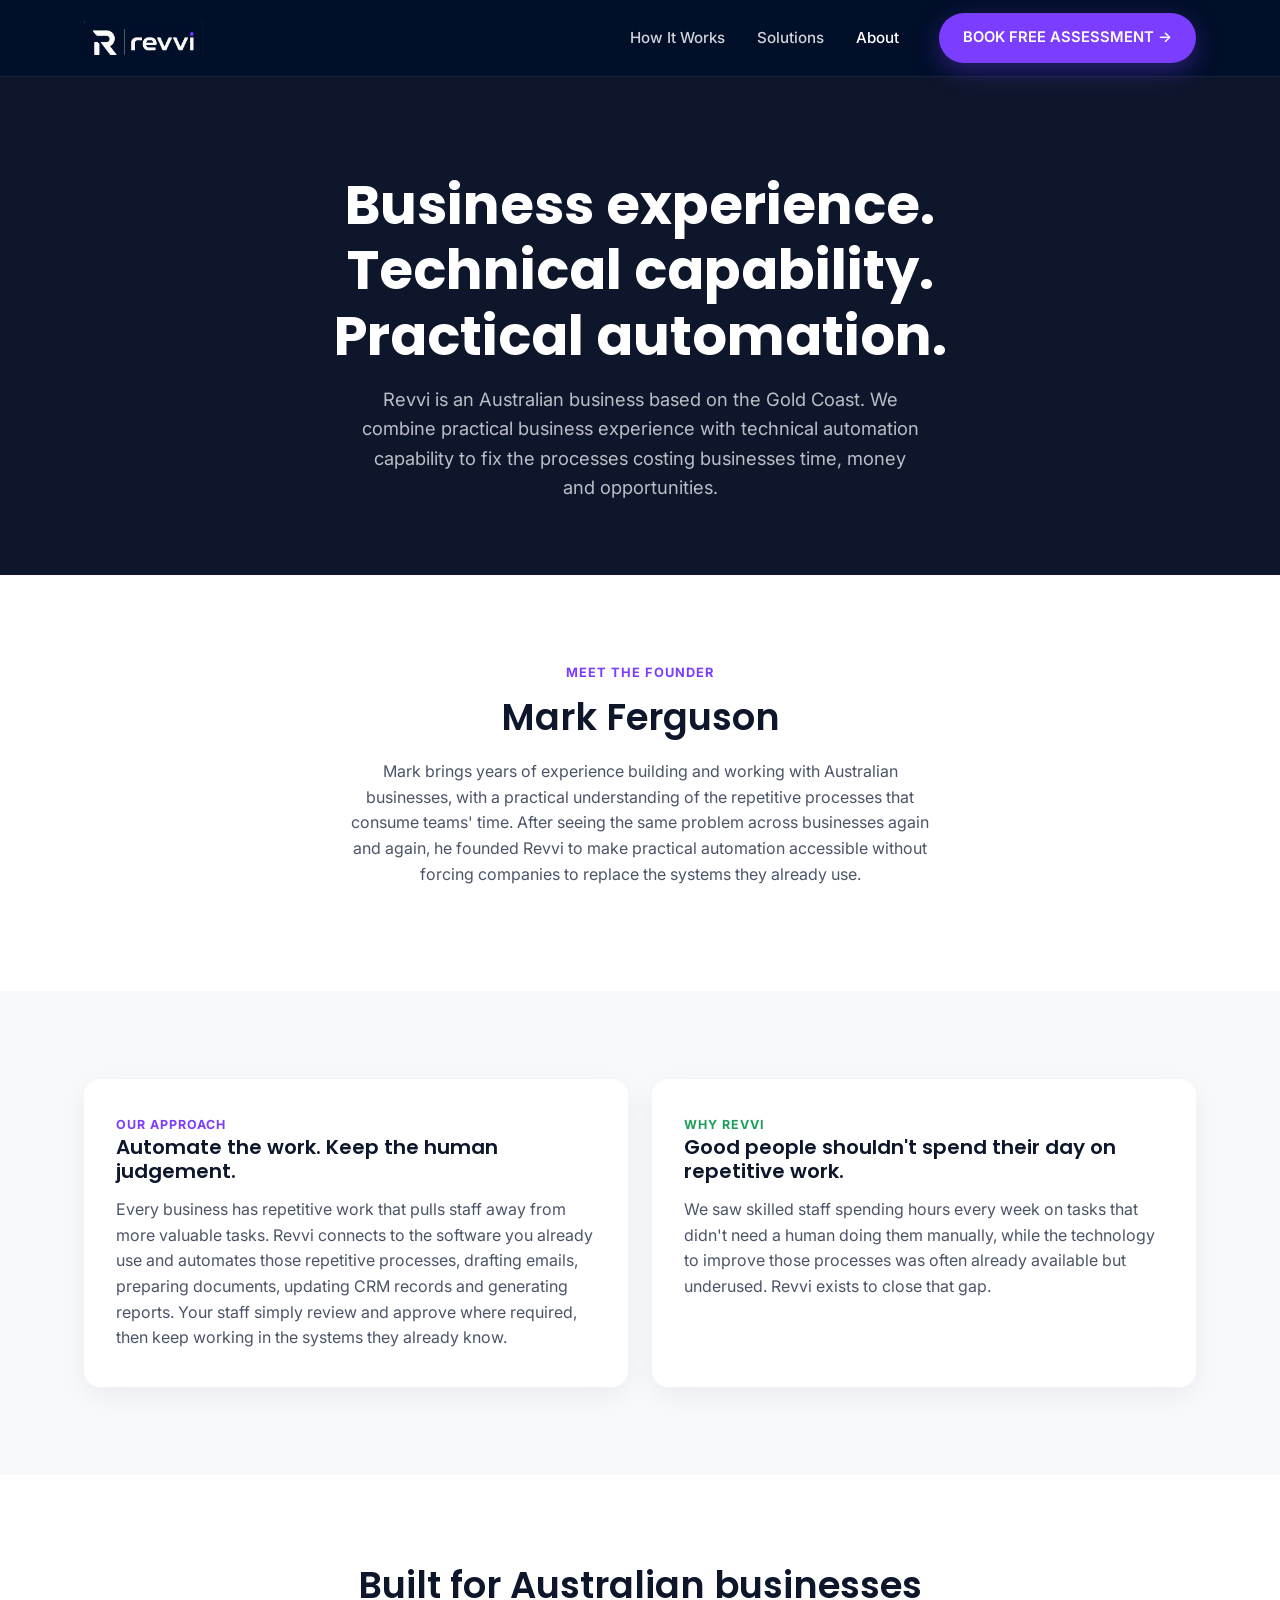
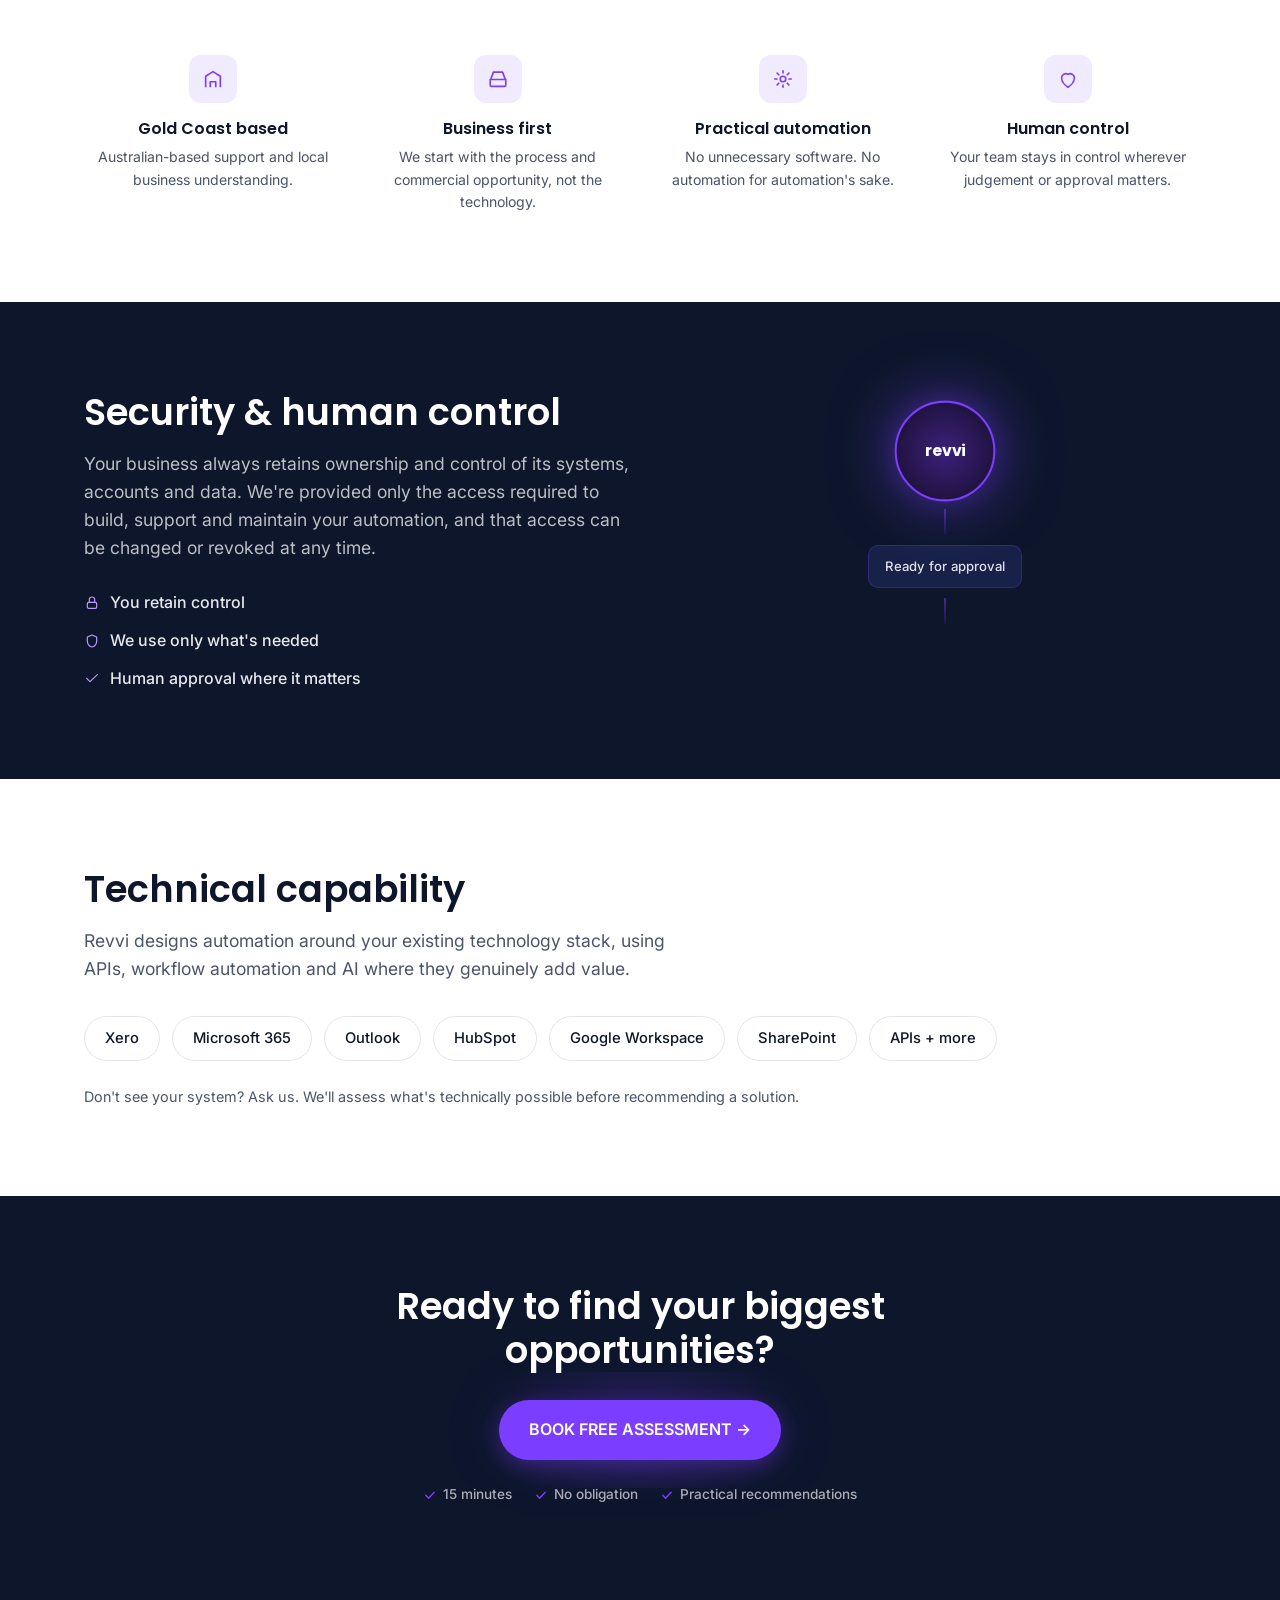
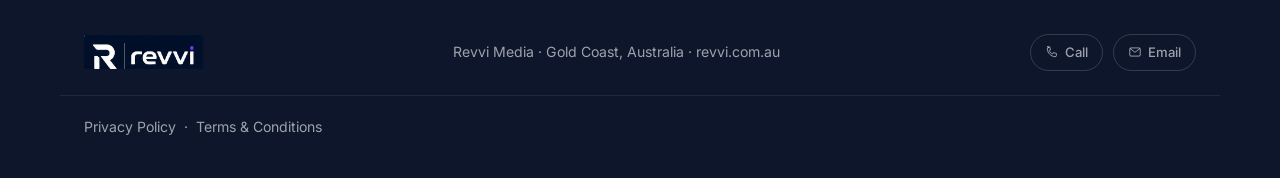
==== commit 1ae16a93: "Add Free Assessment, Privacy Policy, Terms pages; fix calculator/sessionStorage sync bug and hero re" ====
--- a/about.html
+++ b/about.html
@@ -202,6 +202,13 @@
         Email
       </a>
     </div>
+  </div>
+  <div class="container footer-legal-row">
+    <p class="footer-legal">
+      <a href="privacy-policy.html">Privacy Policy</a>
+      <span aria-hidden="true">&middot;</span>
+      <a href="terms.html">Terms &amp; Conditions</a>
+    </p>
   </div>
 </footer>
 
--- a/styles.css
+++ b/styles.css
@@ -144,6 +144,59 @@
   color: var(--purple);
 }
 
+/* Small reassurance line under the hero's trust row, muted so it doesn't
+   compete with the headline/CTA, with a lock icon tying it to the
+   Security & Control section further down the page. */
+.hero .hero-reassurance {
+  display: flex;
+  align-items: center;
+  gap: 6px;
+  margin-top: 14px;
+  font-size: 0.82rem;
+  font-weight: 500;
+  /* Beats .bg-navy p's rgba(255,255,255,0.72) on specificity so this
+     actually reads as more muted than regular hero body text. */
+  color: rgba(255,255,255,0.45);
+}
+
+.hero-reassurance svg {
+  flex-shrink: 0;
+  color: var(--purple-light);
+}
+
+/* Compact, reusable version of the same reassurance-line treatment for
+   other pages (How It Works, Solutions) — not a full section, just a
+   small centred line. Defaults to muted-on-light since it's more often
+   dropped between light sections; .bg-navy scoping below flips it to the
+   muted-on-dark treatment when it sits inside a dark section instead. */
+.section-trust-line {
+  display: flex;
+  align-items: center;
+  justify-content: center;
+  gap: 6px;
+  margin: 0 0 12px;
+  font-size: 0.82rem;
+  font-weight: 500;
+  color: var(--ink-soft);
+}
+
+.section-trust-line svg {
+  flex-shrink: 0;
+  color: var(--purple);
+}
+
+.bg-navy .section-trust-line {
+  color: rgba(255,255,255,0.45);
+}
+
+.bg-navy .section-trust-line svg {
+  color: var(--purple-light);
+}
+
+.trust-line-band {
+  padding: 28px 0;
+}
+
 /* ==========================================================================
    Buttons
    ========================================================================== */
@@ -174,6 +227,27 @@
   background: var(--purple-dark);
   transform: translateY(-1px);
   box-shadow: 0 10px 28px rgba(123, 61, 255, 0.45);
+}
+
+.btn:disabled {
+  opacity: 0.65;
+  cursor: not-allowed;
+  transform: none;
+}
+
+/* On dark (navy) sections the button's own colour already reads as vivid
+   against the background, so the base shadow above looks like a separate
+   bright halo rather than a glow the button is sitting in. Softer, cooler
+   (true button purple, not a hotter pink-purple) and more spread out so it
+   fades into the navy instead of stopping at a hard edge. Scoped via
+   .bg-navy so it applies automatically anywhere this button appears on a
+   dark section (hero, final CTA) without touching each instance. */
+.bg-navy .btn-primary {
+  box-shadow: 0 6px 20px rgba(123, 61, 255, 0.35), 0 0 60px rgba(123, 61, 255, 0.18);
+}
+
+.bg-navy .btn-primary:hover {
+  box-shadow: 0 8px 24px rgba(123, 61, 255, 0.4), 0 0 70px rgba(123, 61, 255, 0.22);
 }
 
 /* ==========================================================================
@@ -1040,15 +1114,18 @@
   margin-top: 32px;
 }
 
+/* Dark-card pill, matching the node/workflow-group-item component used
+   for the hero diagram and Solutions' workflow diagrams elsewhere on the
+   site, rather than a bespoke light-card style. */
 .industry-chip {
   display: flex;
   align-items: center;
   gap: 10px;
   padding: 10px 20px 10px 14px;
   border-radius: 999px;
-  background: var(--off-white);
-  border: 1px solid var(--border-soft);
-  box-shadow: 0 4px 14px rgba(13, 22, 43, 0.04);
+  background: var(--navy-card);
+  border: 1px solid var(--navy-card-border);
+  color: #dfe1ea;
   font-size: 0.92rem;
   font-weight: 500;
   transition: border-color 0.2s ease, background 0.2s ease;
@@ -1056,7 +1133,7 @@
 
 .industry-chip:hover {
   border-color: var(--purple);
-  background: var(--lavender);
+  background: var(--navy-soft);
 }
 
 .industry-chip-icon {
@@ -1065,8 +1142,8 @@
   height: 30px;
   padding: 6px;
   border-radius: 50%;
-  background: var(--lavender);
-  color: var(--purple);
+  background: var(--navy-soft);
+  color: var(--purple-light);
 }
 
 /* ==========================================================================
@@ -1153,20 +1230,23 @@
   inset: -30px;
   z-index: -1;
   border-radius: 999px;
-  background: radial-gradient(circle, rgba(123, 61, 255, 0.55) 0%, rgba(123, 61, 255, 0) 70%);
-  opacity: 0.5;
+  /* Softer + a further-out fade (75% vs the old 70%) so this ambient pulse
+     matches the calmer .bg-navy .btn-primary shadow above rather than
+     reading as its own separate bright halo on top of it. */
+  background: radial-gradient(circle, rgba(123, 61, 255, 0.35) 0%, rgba(123, 61, 255, 0) 75%);
+  opacity: 0.4;
   animation: finalCtaGlow 4.5s ease-in-out infinite;
 }
 
 @keyframes finalCtaGlow {
-  0%, 100% { opacity: 0.35; transform: scale(0.96); }
-  50% { opacity: 0.6; transform: scale(1.06); }
+  0%, 100% { opacity: 0.22; transform: scale(0.96); }
+  50% { opacity: 0.4; transform: scale(1.04); }
 }
 
 @media (prefers-reduced-motion: reduce) {
   .final-cta .btn-primary::before {
     animation: none;
-    opacity: 0.45;
+    opacity: 0.3;
   }
 }
 
@@ -1218,6 +1298,62 @@
 .footer-contact-link:hover {
   border-color: rgba(255,255,255,0.35);
   color: rgba(255,255,255,0.85);
+}
+
+.footer-legal-row {
+  display: flex;
+  justify-content: center;
+  margin-top: 24px;
+  padding-top: 20px;
+  border-top: 1px solid rgba(255,255,255,0.08);
+}
+
+.footer-legal {
+  display: flex;
+  align-items: center;
+  gap: 8px;
+  margin: 0;
+  font-size: 0.8rem;
+  color: rgba(255,255,255,0.4);
+}
+
+.footer-legal a {
+  color: inherit;
+  transition: color 0.2s ease;
+}
+
+.footer-legal a:hover {
+  color: rgba(255,255,255,0.8);
+}
+
+/* ==========================================================================
+   Legal pages (Privacy Policy, Terms & Conditions): single-column shell,
+   headings + placeholder body copy only, no marketing-page section rhythm.
+   ========================================================================== */
+
+.legal-page {
+  padding: 96px 0 88px;
+}
+
+.legal-page .container {
+  max-width: 760px;
+}
+
+.legal-page h1 {
+  margin-bottom: 40px;
+}
+
+.legal-page h2 {
+  font-size: 1.25rem;
+  margin: 40px 0 12px;
+}
+
+.legal-page h2:first-of-type {
+  margin-top: 0;
+}
+
+.legal-page p {
+  margin: 0;
 }
 
 /* ==========================================================================
@@ -1883,6 +2019,293 @@
 }
 
 /* ==========================================================================
+   Free Assessment (multi-step form)
+   ========================================================================== */
+
+/* Small text label replacing the nav CTA on this page (we're already here),
+   mirrors .nav-cta's own show/hide behaviour at the mobile breakpoint. */
+.nav-page-label {
+  font-size: 0.85rem;
+  font-weight: 600;
+  color: rgba(255,255,255,0.55);
+  padding: 11px 4px;
+}
+
+.assessment-hero {
+  padding: 96px 0 72px;
+  text-align: center;
+}
+
+.assessment-hero .container {
+  max-width: 720px;
+}
+
+.assessment-hero .hero-sub {
+  margin: 0 auto;
+}
+
+.assessment-form-container {
+  max-width: 640px;
+}
+
+.progress-bar {
+  display: flex;
+  gap: 8px;
+  margin-bottom: 10px;
+}
+
+.progress-segment {
+  flex: 1;
+  height: 6px;
+  border-radius: 999px;
+  background: var(--border-soft);
+  transition: background 0.3s ease;
+}
+
+.progress-segment.is-active {
+  background: var(--purple);
+}
+
+.progress-label {
+  font-size: 0.82rem;
+  font-weight: 600;
+  color: var(--ink-soft);
+  margin: 0 0 28px;
+}
+
+.assessment-card {
+  background: var(--white);
+  border-radius: var(--radius);
+  padding: 40px;
+  box-shadow: 0 20px 50px rgba(13, 22, 43, 0.08);
+}
+
+.assessment-card h2 {
+  margin-bottom: 24px;
+}
+
+.form-step {
+  border: none;
+  margin: 0;
+  padding: 0;
+  display: none;
+}
+
+.form-step.is-active {
+  display: block;
+  animation: formStepIn 0.4s ease;
+}
+
+@keyframes formStepIn {
+  from { opacity: 0; transform: translateX(8px); }
+  to { opacity: 1; transform: translateX(0); }
+}
+
+@media (prefers-reduced-motion: reduce) {
+  .form-step.is-active {
+    animation: none;
+  }
+}
+
+.form-field {
+  display: flex;
+  flex-direction: column;
+  gap: 10px;
+  margin-bottom: 24px;
+}
+
+.form-label {
+  font-size: 0.92rem;
+  font-weight: 600;
+  color: var(--ink);
+}
+
+.form-input {
+  font-family: var(--font-body);
+  font-size: 1rem;
+  padding: 14px 16px;
+  border-radius: var(--radius-sm);
+  border: 1.5px solid var(--border-soft);
+  color: var(--ink);
+  background: var(--off-white);
+  width: 100%;
+}
+
+.form-input:focus {
+  outline: none;
+  border-color: var(--purple);
+  background: var(--white);
+}
+
+.form-group-label {
+  font-size: 0.78rem;
+  font-weight: 700;
+  letter-spacing: 0.06em;
+  text-transform: uppercase;
+  color: var(--ink-soft);
+  margin: 24px 0 10px;
+}
+
+.form-group-label:first-of-type {
+  margin-top: 0;
+}
+
+.radio-group,
+.checkbox-group {
+  display: flex;
+  flex-wrap: wrap;
+  gap: 10px;
+}
+
+.checkbox-group-standalone {
+  margin-top: 20px;
+  padding-top: 20px;
+  border-top: 1px solid var(--border-soft);
+}
+
+.radio-option input,
+.checkbox-option input {
+  position: absolute;
+  opacity: 0;
+  width: 1px;
+  height: 1px;
+  overflow: hidden;
+}
+
+.radio-option span,
+.checkbox-option span {
+  display: inline-flex;
+  align-items: center;
+  gap: 8px;
+  padding: 12px 18px;
+  border-radius: 999px;
+  border: 1.5px solid var(--border-soft);
+  background: var(--off-white);
+  font-size: 0.92rem;
+  font-weight: 500;
+  color: var(--ink);
+  cursor: pointer;
+  transition: border-color 0.2s ease, background 0.2s ease, color 0.2s ease;
+}
+
+.radio-option input:checked + span,
+.checkbox-option input:checked + span {
+  border-color: var(--purple);
+  background: var(--lavender);
+  color: var(--purple-dark);
+  font-weight: 600;
+}
+
+.radio-option input:focus-visible + span,
+.checkbox-option input:focus-visible + span {
+  outline: 2px solid var(--purple);
+  outline-offset: 2px;
+}
+
+/* Error colour is a deliberate one-off for form validation feedback, not
+   part of the brand palette (which has no "danger" colour defined). */
+.form-error {
+  display: none;
+  font-size: 0.82rem;
+  color: #D64545;
+  margin: 0;
+}
+
+.form-field.has-error .form-error {
+  display: block;
+}
+
+.form-field.has-error .form-input {
+  border-color: #D64545;
+}
+
+.form-error-group {
+  margin-top: 16px;
+}
+
+.form-error-group.is-visible {
+  display: block;
+}
+
+/* Honeypot: kept in the layout flow and readable to screen readers'
+   accessibility tree removed via aria-hidden, but positioned off-screen
+   so sighted visitors never see or tab to it. display:none/visibility:hidden
+   are avoided since some bots skip fields hidden that way. */
+.hp-field {
+  position: absolute;
+  left: -9999px;
+  width: 1px;
+  height: 1px;
+  overflow: hidden;
+}
+
+.form-submit-error {
+  display: none;
+  margin: 0 0 16px;
+  padding: 12px 16px;
+  border-radius: var(--radius-sm);
+  background: rgba(214, 69, 69, 0.08);
+  border: 1px solid rgba(214, 69, 69, 0.3);
+  color: #B93A3A;
+  font-size: 0.88rem;
+}
+
+.form-submit-error a {
+  color: inherit;
+  text-decoration: underline;
+}
+
+.form-submit-error.is-visible {
+  display: block;
+}
+
+.form-nav {
+  display: flex;
+  align-items: center;
+  justify-content: space-between;
+  gap: 16px;
+  margin-top: 32px;
+}
+
+.form-nav-single {
+  justify-content: flex-end;
+}
+
+.btn-secondary {
+  background: transparent;
+  color: var(--ink-soft);
+  border: 1.5px solid var(--border-soft);
+}
+
+.btn-secondary:hover {
+  border-color: var(--purple);
+  color: var(--purple);
+}
+
+.assessment-success {
+  text-align: center;
+}
+
+.assessment-success h2 {
+  margin-bottom: 12px;
+}
+
+.calendly-embed-placeholder {
+  margin-top: 24px;
+  padding: 60px 24px;
+  border-radius: var(--radius-sm);
+  border: 1.5px dashed var(--border-soft);
+  background: var(--off-white);
+}
+
+.calendly-placeholder-text {
+  margin: 0;
+  font-size: 0.9rem;
+  font-weight: 500;
+  color: var(--ink-soft);
+}
+
+/* ==========================================================================
    Responsive
    Breakpoints per brief: 860px (tablet), 480px (phone), 340px (small phone).
    Multi-column sections get an explicit stacking rule here rather than
@@ -1895,7 +2318,8 @@
   }
 
   .site-nav-links,
-  .nav-cta {
+  .nav-cta,
+  .nav-page-label {
     display: none;
   }
 
@@ -1932,6 +2356,11 @@
     display: inline-flex;
   }
 
+  .site-header.is-open .nav-page-label {
+    display: block;
+    padding: 0;
+  }
+
   .nav-toggle.is-active span:nth-child(1) {
     transform: translateY(7px) rotate(45deg);
   }
@@ -2274,10 +2703,31 @@
   .technical-capability .tools-note {
     text-align: center;
   }
+
+  /* Free assessment: buttons are full-width at this breakpoint (see .btn
+     above), so stack Back/Next instead of squeezing them side by side.
+     column-reverse keeps the primary action (Next/Submit) on top for
+     easier thumb reach. */
+  .assessment-card {
+    padding: 28px 20px;
+  }
+
+  .form-nav {
+    flex-direction: column-reverse;
+    gap: 12px;
+  }
+
+  .form-nav-single {
+    align-items: stretch;
+  }
 }
 
 @media (max-width: 340px) {
   .calculator-card {
     padding: 20px;
   }
-}
+
+  .assessment-card {
+    padding: 22px 16px;
+  }
+}
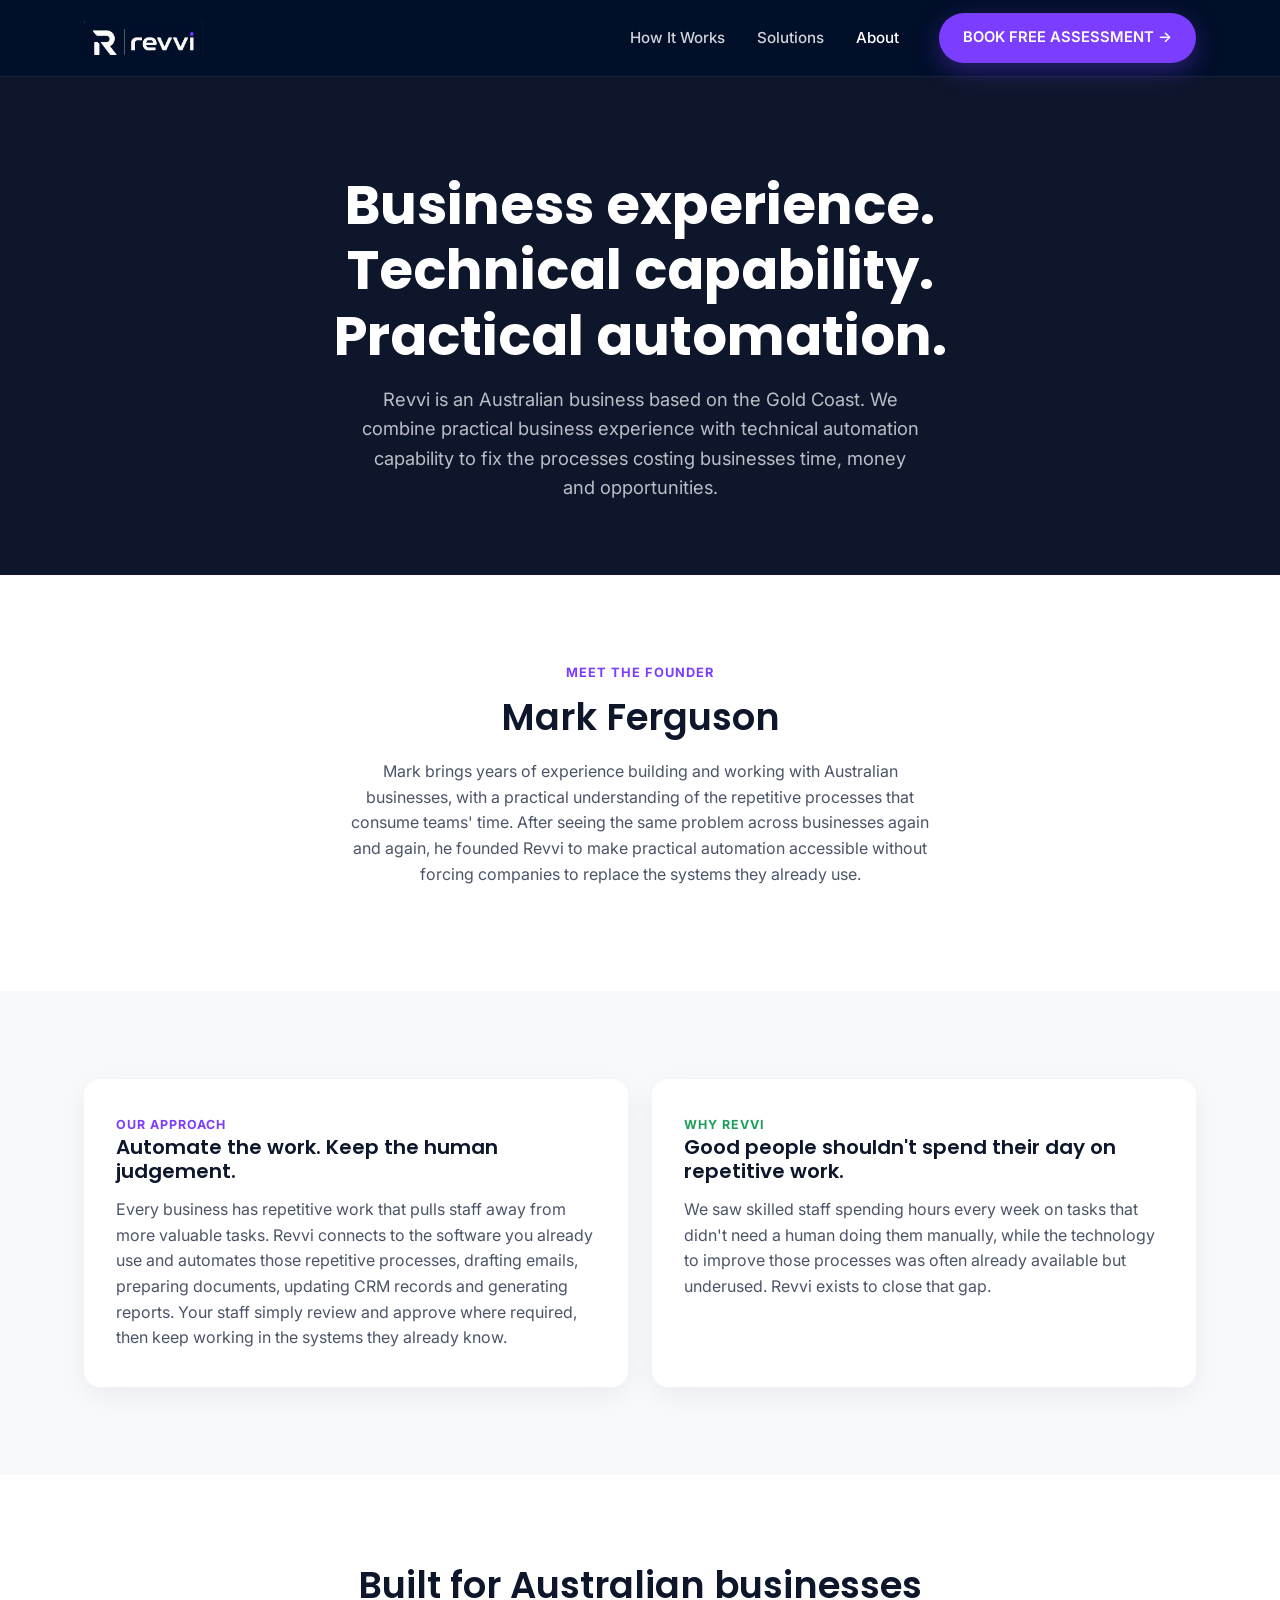
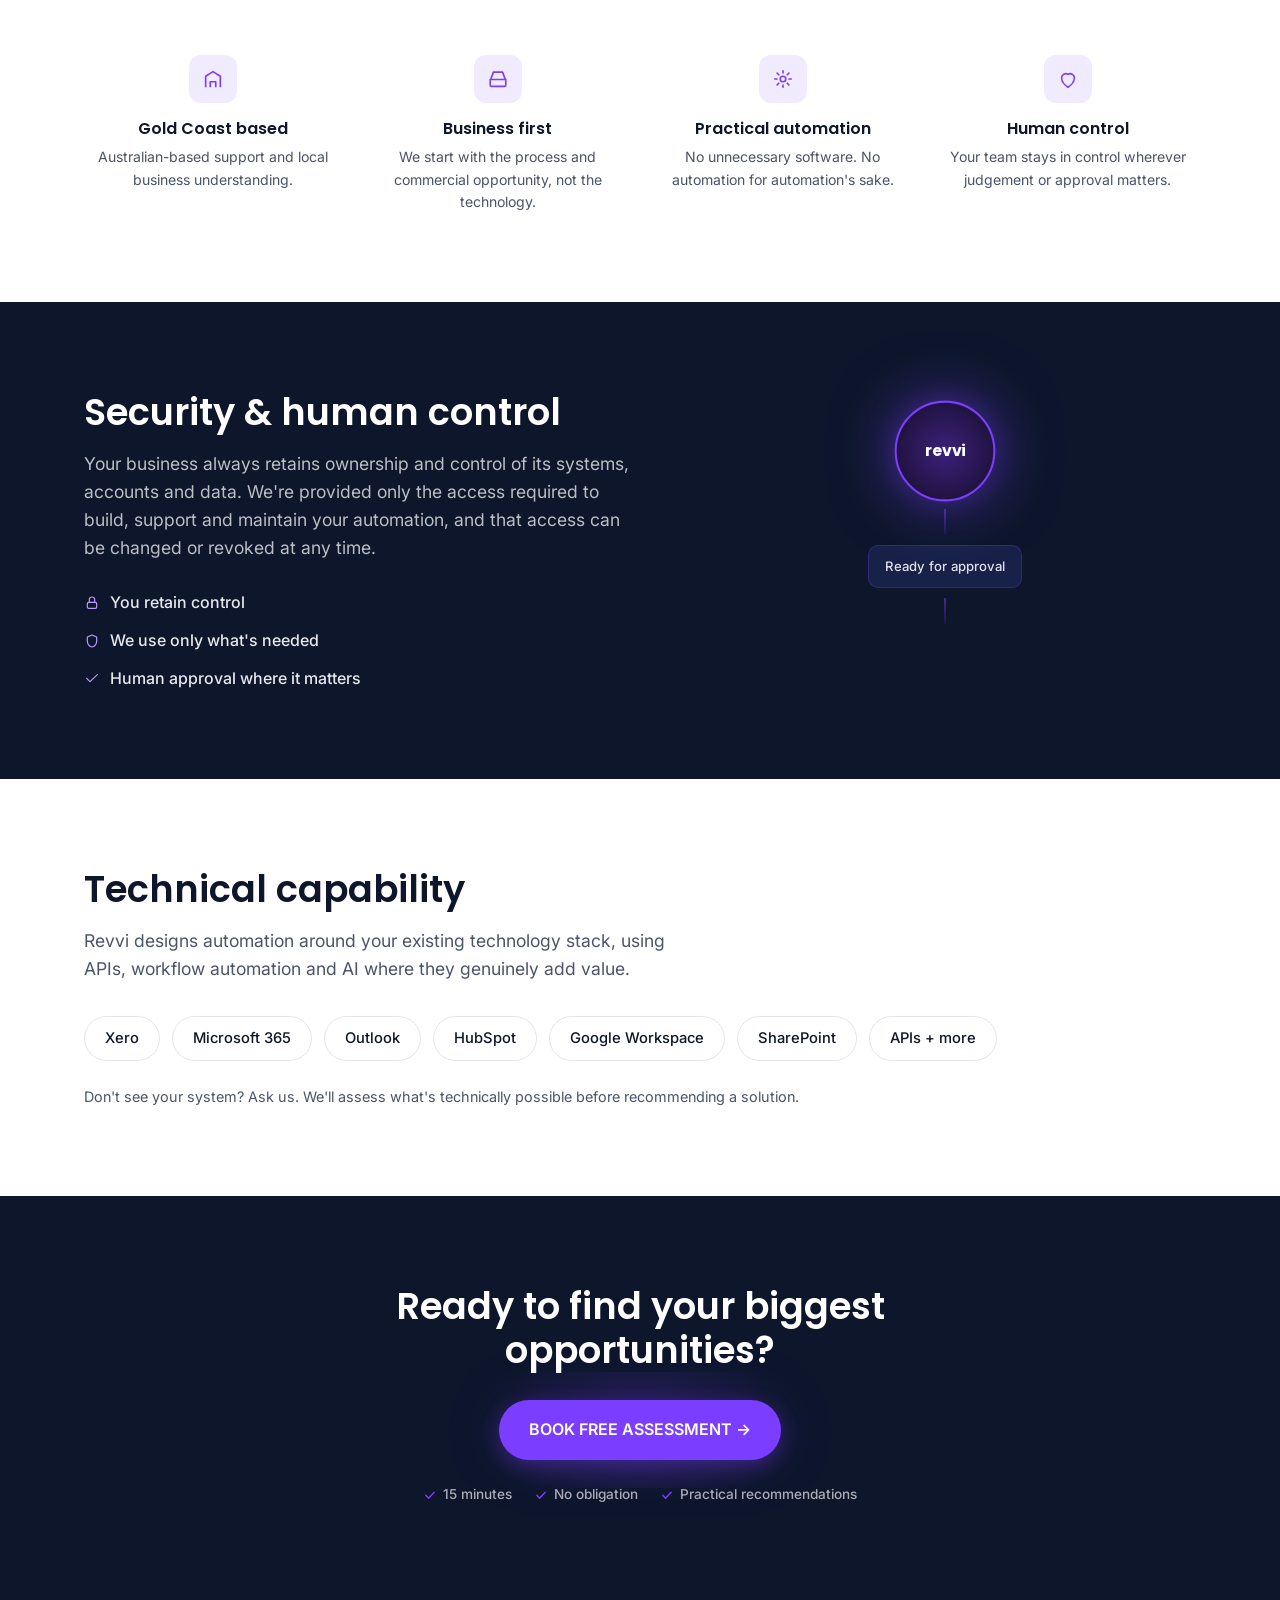
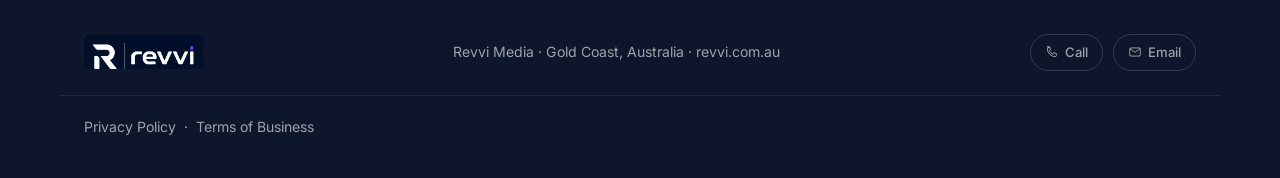
==== commit 2e59977e: "Real legal content, phone number, FAQ fix, calculator stepper buttons - Privacy Policy and Terms of " ====
--- a/about.html
+++ b/about.html
@@ -193,7 +193,7 @@
     </a>
     <p>Revvi Media · Gold Coast, Australia · revvi.com.au</p>
     <div class="footer-contact">
-      <a href="tel:0400000000" class="footer-contact-link">
+      <a href="tel:0477204208" class="footer-contact-link">
         <svg width="14" height="14" viewBox="0 0 24 24" fill="none" xmlns="http://www.w3.org/2000/svg"><path d="M4.5 3h3.5l1.5 5-2.5 1.5a13 13 0 006 6l1.5-2.5 5 1.5v3.5a2 2 0 01-2 2C10.5 20 4 13.5 4 6.5a2 2 0 012-2z" stroke="currentColor" stroke-width="1.6" stroke-linecap="round" stroke-linejoin="round"/></svg>
         Call
       </a>
@@ -207,7 +207,7 @@
     <p class="footer-legal">
       <a href="privacy-policy.html">Privacy Policy</a>
       <span aria-hidden="true">&middot;</span>
-      <a href="terms.html">Terms &amp; Conditions</a>
+      <a href="terms.html">Terms of Business</a>
     </p>
   </div>
 </footer>
--- a/styles.css
+++ b/styles.css
@@ -712,6 +712,61 @@
   width: 100%;
 }
 
+/* Native number-input spinners render on desktop but not on mobile, so the
+   same field behaved differently depending on device. They're hidden here
+   and replaced with the explicit +/- buttons below, which behave identically
+   everywhere. Typing directly into the field still works as before. */
+.calc-inputs input[type="number"]::-webkit-outer-spin-button,
+.calc-inputs input[type="number"]::-webkit-inner-spin-button {
+  -webkit-appearance: none;
+  margin: 0;
+}
+
+.calc-inputs input[type="number"] {
+  -moz-appearance: textfield;
+  appearance: textfield;
+}
+
+.calc-stepper {
+  display: flex;
+  align-items: stretch;
+  gap: 8px;
+}
+
+.calc-stepper .calc-input-prefix,
+.calc-stepper input {
+  flex: 1;
+  min-width: 0;
+}
+
+.calc-step {
+  flex: 0 0 auto;
+  width: 48px;
+  min-height: 48px;
+  padding: 0;
+  border-radius: var(--radius-sm);
+  border: 1.5px solid var(--border-soft);
+  background: var(--off-white);
+  color: var(--ink);
+  font-family: var(--font-body);
+  font-size: 1.3rem;
+  font-weight: 600;
+  line-height: 1;
+  cursor: pointer;
+  transition: border-color 0.2s ease, background 0.2s ease, color 0.2s ease;
+}
+
+.calc-step:hover {
+  border-color: var(--purple);
+  background: var(--lavender);
+  color: var(--purple-dark);
+}
+
+.calc-step:focus-visible {
+  outline: 2px solid var(--purple);
+  outline-offset: 2px;
+}
+
 .calc-input-prefix {
   position: relative;
   display: block;
@@ -1340,20 +1395,49 @@
 }
 
 .legal-page h1 {
-  margin-bottom: 40px;
-}
-
+  font-size: clamp(1.55rem, 3.4vw, 2.2rem);
+  line-height: 1.25;
+  margin-bottom: 20px;
+}
+
+/* Business/brand lines sitting directly under the page title */
+.legal-meta {
+  margin: 0 0 4px;
+  font-size: 0.92rem;
+  font-weight: 600;
+  color: var(--ink);
+}
+
+.legal-intro {
+  margin: 24px 0 0;
+}
+
+/* Numbered section headings. Kept small with a hairline rule above so the
+   dense body copy stays the focus and each section is easy to scan. */
 .legal-page h2 {
-  font-size: 1.25rem;
-  margin: 40px 0 12px;
-}
-
-.legal-page h2:first-of-type {
-  margin-top: 0;
+  font-size: 1.02rem;
+  line-height: 1.35;
+  letter-spacing: 0.01em;
+  margin: 36px 0 12px;
+  padding-top: 26px;
+  border-top: 1px solid var(--border-soft);
 }
 
 .legal-page p {
-  margin: 0;
+  margin: 0 0 14px;
+}
+
+.legal-page p:last-child {
+  margin-bottom: 0;
+}
+
+.legal-contact {
+  padding: 14px 16px;
+  border-radius: var(--radius-sm);
+  background: var(--off-white);
+  border: 1px solid var(--border-soft);
+  font-weight: 500;
+  color: var(--ink);
 }
 
 /* ==========================================================================
@@ -2290,19 +2374,8 @@
   margin-bottom: 12px;
 }
 
-.calendly-embed-placeholder {
+.calendly-inline-widget {
   margin-top: 24px;
-  padding: 60px 24px;
-  border-radius: var(--radius-sm);
-  border: 1.5px dashed var(--border-soft);
-  background: var(--off-white);
-}
-
-.calendly-placeholder-text {
-  margin: 0;
-  font-size: 0.9rem;
-  font-weight: 500;
-  color: var(--ink-soft);
 }
 
 /* ==========================================================================
@@ -2315,6 +2388,11 @@
 @media (max-width: 860px) {
   section {
     padding: 64px 0;
+  }
+
+  /* .legal-page sets its own padding, so it needs its own reduction here */
+  .legal-page {
+    padding: 64px 0 56px;
   }
 
   .site-nav-links,
@@ -2720,6 +2798,14 @@
   .form-nav-single {
     align-items: stretch;
   }
+
+  /* Calendly's own embed snippet sets an inline min-width:320px on the
+     widget, which is wider than the space left once the container and
+     card padding are subtracted at this breakpoint, causing horizontal
+     overflow. The !important is necessary to beat that inline style. */
+  .calendly-inline-widget {
+    min-width: 0 !important;
+  }
 }
 
 @media (max-width: 340px) {
@@ -2727,6 +2813,13 @@
     padding: 20px;
   }
 
+  /* Still above the 44px touch-target minimum, but leaves more room for
+     the number itself at this width. */
+  .calc-step {
+    width: 44px;
+    min-height: 44px;
+  }
+
   .assessment-card {
     padding: 22px 16px;
   }
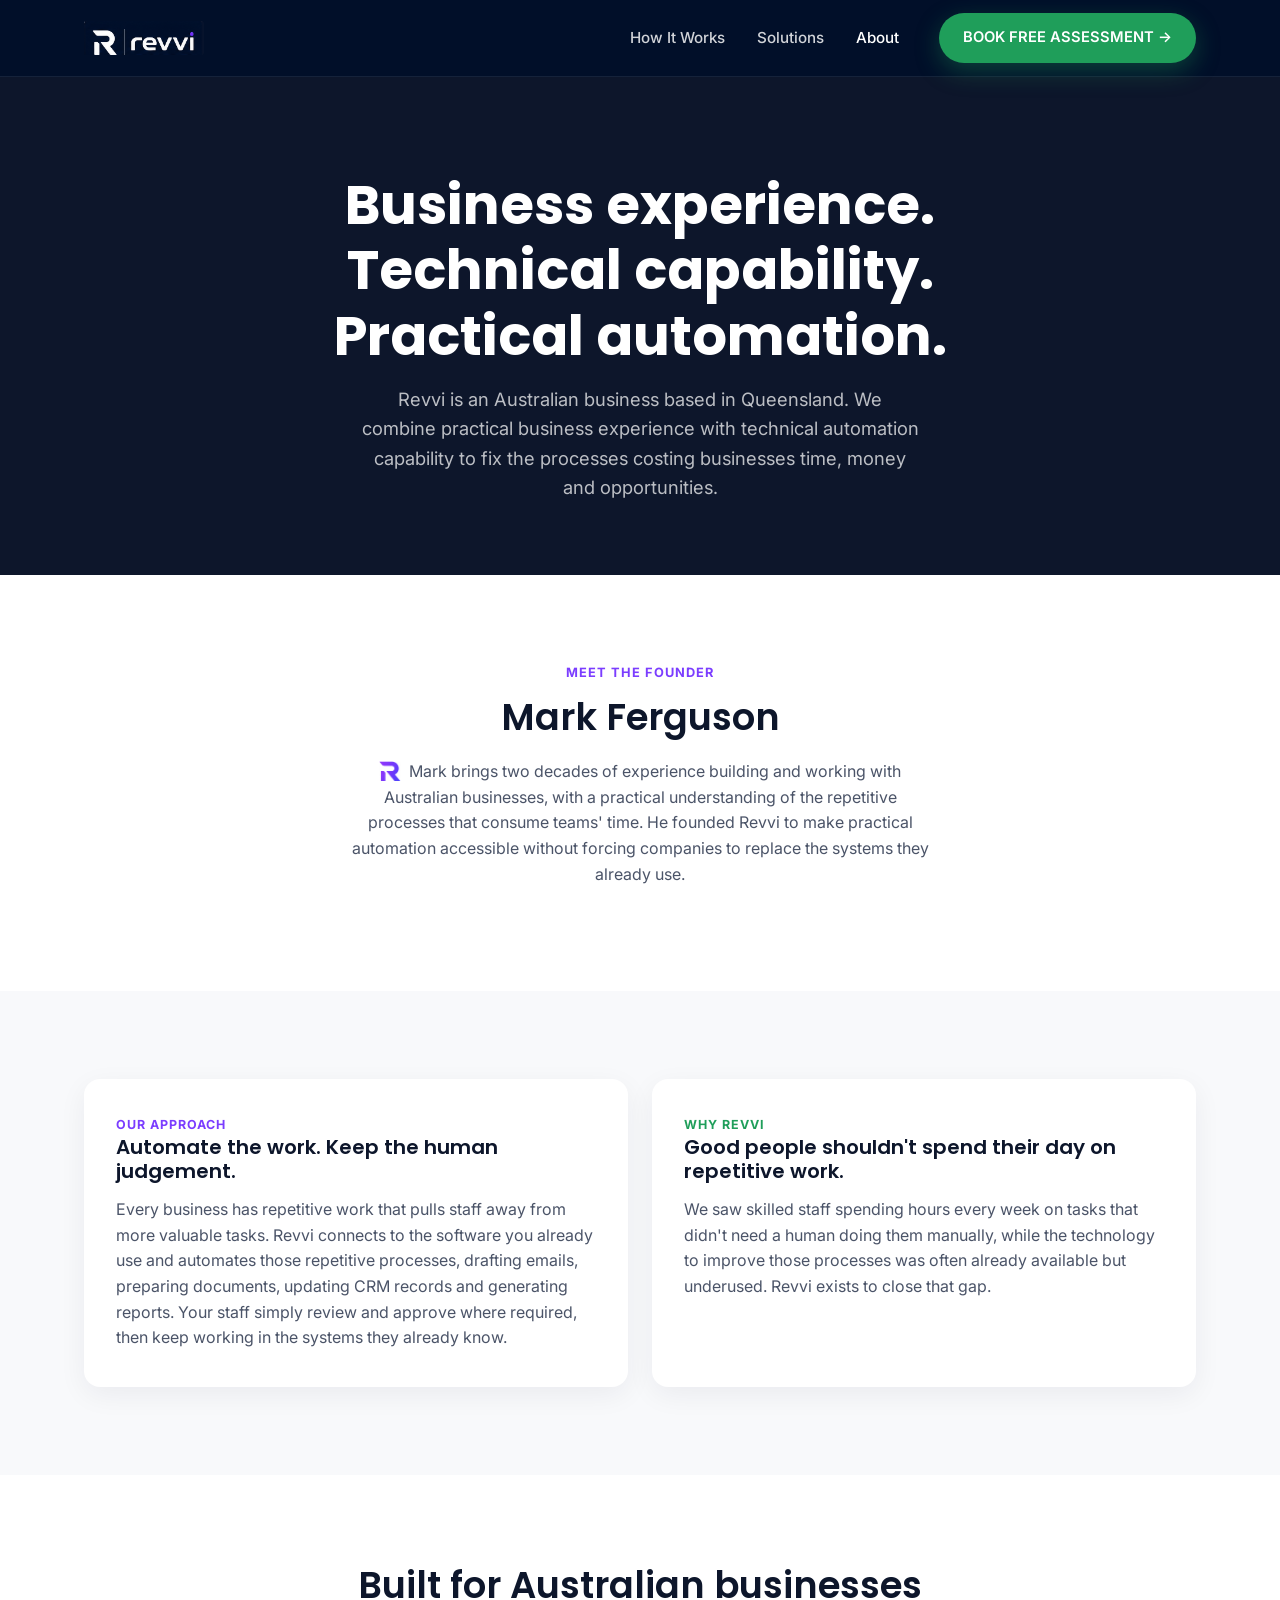
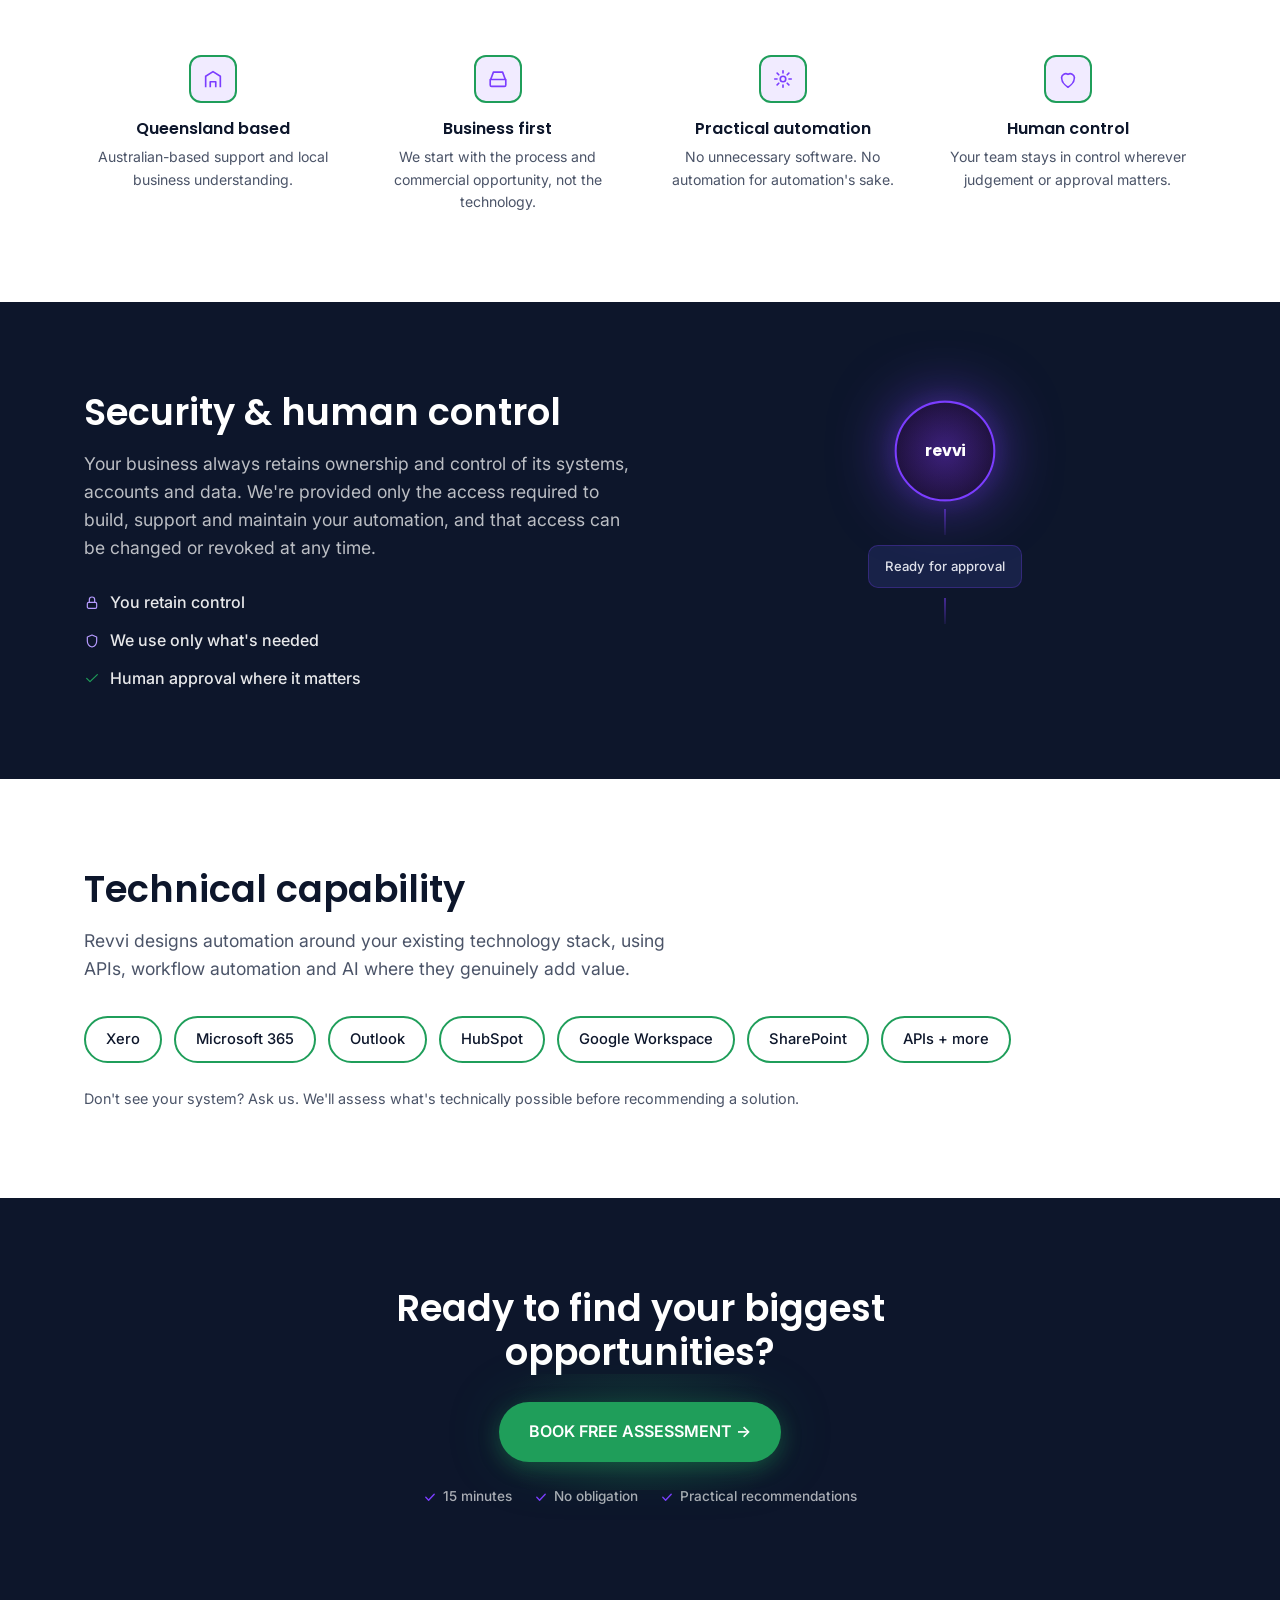
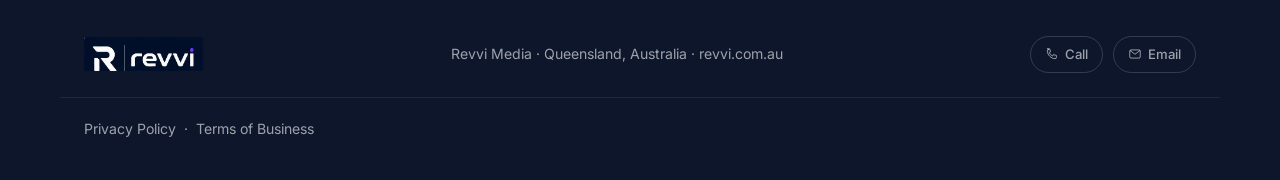
==== commit 96486d67: "Green primary buttons and accents, About page updates Client-requested styling pass using the establ" ====
--- a/about.html
+++ b/about.html
@@ -4,7 +4,7 @@
 <meta charset="UTF-8">
 <meta name="viewport" content="width=device-width, initial-scale=1.0">
 <title>About | Revvi</title>
-<meta name="description" content="Revvi is an Australian business based on the Gold Coast, combining practical business experience with technical automation capability.">
+<meta name="description" content="Revvi is an Australian business based in Queensland, combining practical business experience with technical automation capability.">
 <link rel="icon" type="image/png" href="assets/logo/revvi-icon-purple-on-white.png">
 <link rel="preconnect" href="https://fonts.googleapis.com">
 <link rel="preconnect" href="https://fonts.gstatic.com" crossorigin>
@@ -41,7 +41,7 @@
   <section class="about-hero bg-navy">
     <div class="container">
       <h1>Business experience. Technical capability. Practical automation.</h1>
-      <p class="hero-sub">Revvi is an Australian business based on the Gold Coast. We combine practical business experience with technical automation capability to fix the processes costing businesses time, money and opportunities.</p>
+      <p class="hero-sub">Revvi is an Australian business based in Queensland. We combine practical business experience with technical automation capability to fix the processes costing businesses time, money and opportunities.</p>
     </div>
   </section>
 
@@ -50,7 +50,7 @@
     <div class="container">
       <p class="founder-label">Meet the founder</p>
       <h2>Mark Ferguson</h2>
-      <p>Mark brings years of experience building and working with Australian businesses, with a practical understanding of the repetitive processes that consume teams' time. After seeing the same problem across businesses again and again, he founded Revvi to make practical automation accessible without forcing companies to replace the systems they already use.</p>
+      <p><img class="founder-bio-icon" src="assets/signature-logo-icon.png" alt="">Mark brings two decades of experience building and working with Australian businesses, with a practical understanding of the repetitive processes that consume teams' time. He founded Revvi to make practical automation accessible without forcing companies to replace the systems they already use.</p>
     </div>
   </section>
 
@@ -81,7 +81,7 @@
           <div class="about-feature-icon">
             <svg width="22" height="22" viewBox="0 0 24 24" fill="none" xmlns="http://www.w3.org/2000/svg"><path d="M4 21V9l8-5 8 5v12" stroke="currentColor" stroke-width="1.8" stroke-linejoin="round"/><path d="M9 21v-6h6v6" stroke="currentColor" stroke-width="1.8" stroke-linejoin="round"/></svg>
           </div>
-          <h3>Gold Coast based</h3>
+          <h3>Queensland based</h3>
           <p>Australian-based support and local business understanding.</p>
         </div>
         <div class="about-feature">
@@ -125,7 +125,7 @@
             We use only what's needed
           </li>
           <li>
-            <svg width="16" height="16" viewBox="0 0 24 24" fill="none" xmlns="http://www.w3.org/2000/svg"><path d="M4 12.5l5 5L20 7" stroke="currentColor" stroke-width="1.8" stroke-linecap="round" stroke-linejoin="round"/></svg>
+            <svg class="trust-point-check" width="16" height="16" viewBox="0 0 24 24" fill="none" xmlns="http://www.w3.org/2000/svg"><path d="M4 12.5l5 5L20 7" stroke="currentColor" stroke-width="1.8" stroke-linecap="round" stroke-linejoin="round"/></svg>
             Human approval where it matters
           </li>
         </ul>
@@ -191,7 +191,7 @@
     <a href="index.html" class="site-logo">
       <img src="assets/logo/revvi-logo-lockup-dark-bg.png" alt="Revvi">
     </a>
-    <p>Revvi Media · Gold Coast, Australia · revvi.com.au</p>
+    <p>Revvi Media · Queensland, Australia · revvi.com.au</p>
     <div class="footer-contact">
       <a href="tel:0477204208" class="footer-contact-link">
         <svg width="14" height="14" viewBox="0 0 24 24" fill="none" xmlns="http://www.w3.org/2000/svg"><path d="M4.5 3h3.5l1.5 5-2.5 1.5a13 13 0 006 6l1.5-2.5 5 1.5v3.5a2 2 0 01-2 2C10.5 20 4 13.5 4 6.5a2 2 0 012-2z" stroke="currentColor" stroke-width="1.6" stroke-linecap="round" stroke-linejoin="round"/></svg>
--- a/styles.css
+++ b/styles.css
@@ -9,6 +9,7 @@
   --purple-dark: #6529e6;
   --purple-light: #B69BFF;
   --green: #1F9E5A;
+  --green-dark: #187A46;
   --green-light: #4FD98C;
   --navy-card: #182248;
   --navy-card-border: rgba(123, 61, 255, 0.27);
@@ -150,17 +151,21 @@
 .hero .hero-reassurance {
   display: flex;
   align-items: center;
-  gap: 6px;
-  margin-top: 14px;
-  font-size: 0.82rem;
+  gap: 8px;
+  /* Sits between the hero subtext and the CTA button */
+  margin: 0 0 22px;
+  font-size: 0.95rem;
   font-weight: 500;
-  /* Beats .bg-navy p's rgba(255,255,255,0.72) on specificity so this
-     actually reads as more muted than regular hero body text. */
-  color: rgba(255,255,255,0.45);
+  /* Beats .bg-navy p's rgba(255,255,255,0.72) on specificity. Lifted from
+     the old 0.45 so it reads as confident at this size, still below the
+     weight of body copy. */
+  color: rgba(255,255,255,0.72);
 }
 
 .hero-reassurance svg {
   flex-shrink: 0;
+  width: 16px;
+  height: 16px;
   color: var(--purple-light);
 }
 
@@ -218,15 +223,15 @@
 }
 
 .btn-primary {
-  background: var(--purple);
+  background: var(--green);
   color: var(--white);
-  box-shadow: 0 8px 24px rgba(123, 61, 255, 0.35);
+  box-shadow: 0 8px 24px rgba(31, 158, 90, 0.35);
 }
 
 .btn-primary:hover {
-  background: var(--purple-dark);
+  background: var(--green-dark);
   transform: translateY(-1px);
-  box-shadow: 0 10px 28px rgba(123, 61, 255, 0.45);
+  box-shadow: 0 10px 28px rgba(31, 158, 90, 0.45);
 }
 
 .btn:disabled {
@@ -243,11 +248,11 @@
    .bg-navy so it applies automatically anywhere this button appears on a
    dark section (hero, final CTA) without touching each instance. */
 .bg-navy .btn-primary {
-  box-shadow: 0 6px 20px rgba(123, 61, 255, 0.35), 0 0 60px rgba(123, 61, 255, 0.18);
+  box-shadow: 0 6px 20px rgba(31, 158, 90, 0.35), 0 0 60px rgba(31, 158, 90, 0.18);
 }
 
 .bg-navy .btn-primary:hover {
-  box-shadow: 0 8px 24px rgba(123, 61, 255, 0.4), 0 0 70px rgba(123, 61, 255, 0.22);
+  box-shadow: 0 8px 24px rgba(31, 158, 90, 0.4), 0 0 70px rgba(31, 158, 90, 0.22);
 }
 
 /* ==========================================================================
@@ -564,9 +569,9 @@
 }
 
 .opportunity-icon {
-  width: 44px;
-  height: 44px;
-  border-radius: 12px;
+  width: 64px;
+  height: 64px;
+  border-radius: 14px;
   background: var(--lavender);
   color: var(--purple);
   display: flex;
@@ -575,8 +580,20 @@
   margin-bottom: 18px;
   font-family: var(--font-heading);
   font-weight: 700;
-  font-size: 1.1rem;
+  font-size: 1.7rem;
   transition: transform 0.2s ease, box-shadow 0.2s ease;
+}
+
+.opportunity-icon svg {
+  width: 30px;
+  height: 30px;
+}
+
+/* Save time ($) and Capture more revenue (arrow) read as positive
+   outcomes, so they take the results green. */
+.opportunity-icon-green {
+  background: rgba(31, 158, 90, 0.12);
+  color: var(--green);
 }
 
 .opportunity-item:hover .opportunity-icon {
@@ -879,7 +896,7 @@
   line-height: 1.2;
   letter-spacing: 0.04em;
   text-transform: uppercase;
-  color: var(--purple);
+  color: var(--green);
   margin: 0 0 8px;
 }
 
@@ -938,8 +955,8 @@
   flex-shrink: 0;
   border-radius: 50%;
   background: var(--white);
-  border: 2px solid var(--purple);
-  color: var(--purple);
+  border: 2px solid var(--green);
+  color: var(--green);
   font-family: var(--font-heading);
   font-weight: 700;
   margin-bottom: 18px;
@@ -952,9 +969,9 @@
 }
 
 @keyframes timelineNumGlow {
-  0% { box-shadow: 0 0 0 0 rgba(123, 61, 255, 0); }
-  40% { box-shadow: 0 0 0 8px rgba(123, 61, 255, 0.25); }
-  100% { box-shadow: 0 0 0 0 rgba(123, 61, 255, 0); }
+  0% { box-shadow: 0 0 0 0 rgba(31, 158, 90, 0); }
+  40% { box-shadow: 0 0 0 8px rgba(31, 158, 90, 0.25); }
+  100% { box-shadow: 0 0 0 0 rgba(31, 158, 90, 0); }
 }
 
 @media (prefers-reduced-motion: reduce) {
@@ -982,9 +999,9 @@
 
 .timeline-step:hover .timeline-num,
 .timeline-step.is-active .timeline-num {
-  background: var(--purple);
+  background: var(--green);
   color: var(--white);
-  box-shadow: 0 0 0 6px rgba(123, 61, 255, 0.15);
+  box-shadow: 0 0 0 6px rgba(31, 158, 90, 0.15);
 }
 
 /* ==========================================================================
@@ -1020,6 +1037,10 @@
 .trust-points svg {
   flex-shrink: 0;
   color: var(--purple-light);
+}
+
+.trust-points svg.trust-point-check {
+  color: var(--green);
 }
 
 .security-diagram {
@@ -1191,6 +1212,13 @@
   background: var(--navy-soft);
 }
 
+/* Trailing confirmation tick inside each industry pill */
+.industry-chip-check {
+  flex-shrink: 0;
+  margin-left: 2px;
+  color: var(--green);
+}
+
 .industry-chip-icon {
   flex-shrink: 0;
   width: 30px;
@@ -1288,7 +1316,7 @@
   /* Softer + a further-out fade (75% vs the old 70%) so this ambient pulse
      matches the calmer .bg-navy .btn-primary shadow above rather than
      reading as its own separate bright halo on top of it. */
-  background: radial-gradient(circle, rgba(123, 61, 255, 0.35) 0%, rgba(123, 61, 255, 0) 75%);
+  background: radial-gradient(circle, rgba(31, 158, 90, 0.35) 0%, rgba(31, 158, 90, 0) 75%);
   opacity: 0.4;
   animation: finalCtaGlow 4.5s ease-in-out infinite;
 }
@@ -1963,6 +1991,16 @@
   margin-bottom: 20px;
 }
 
+/* Small Revvi mark opening the bio paragraph. Uses the transparent icon
+   so it sits flush on the white section with no visible box. */
+.founder-bio-icon {
+  display: inline-block;
+  width: 22px;
+  height: auto;
+  margin-right: 8px;
+  vertical-align: -4px;
+}
+
 .approach-cards {
   display: flex;
   gap: 24px;
@@ -2009,6 +2047,7 @@
   margin: 0 auto 16px;
   border-radius: 12px;
   background: var(--lavender);
+  border: 2px solid var(--green);
   color: var(--purple);
   display: flex;
   align-items: center;
@@ -2092,6 +2131,10 @@
   .about-security-visual .security-approval {
     transition: none;
   }
+}
+
+.technical-capability .tool-pill {
+  border: 2px solid var(--green);
 }
 
 .technical-capability .tool-pills {
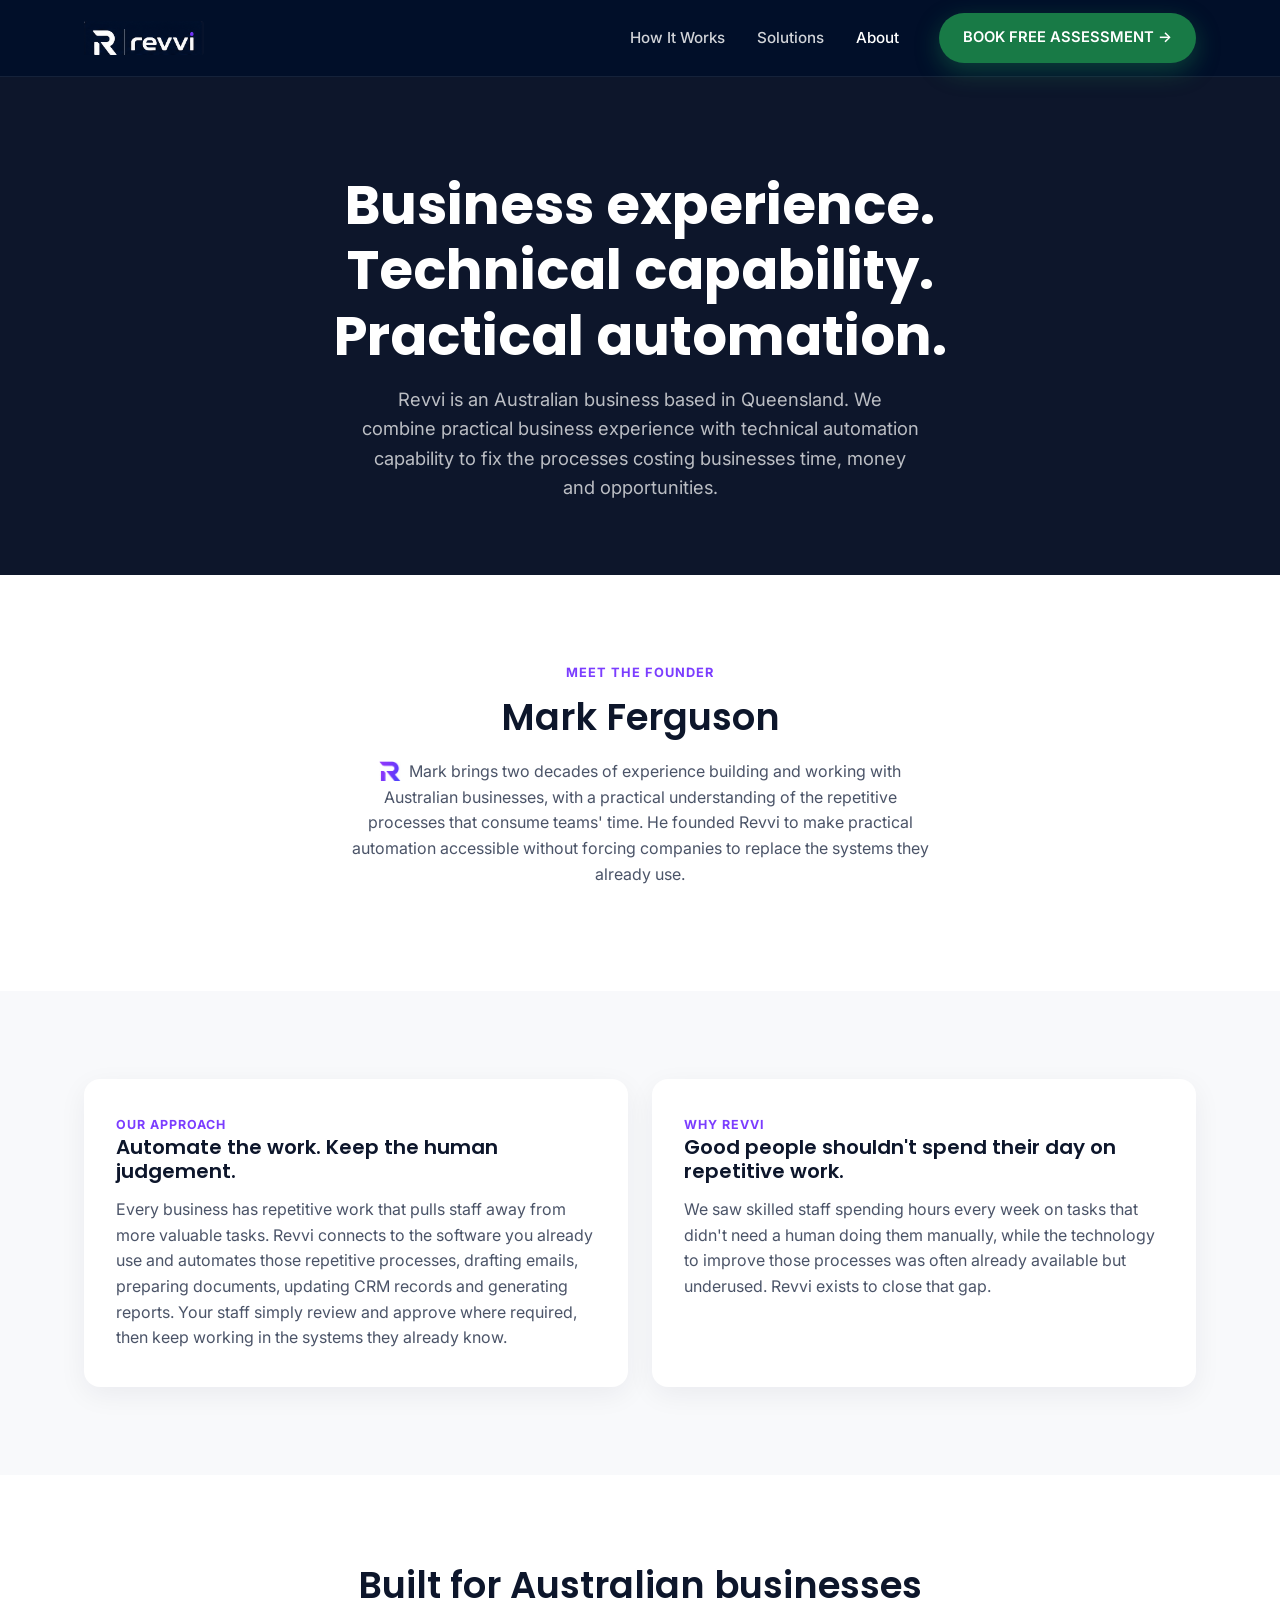
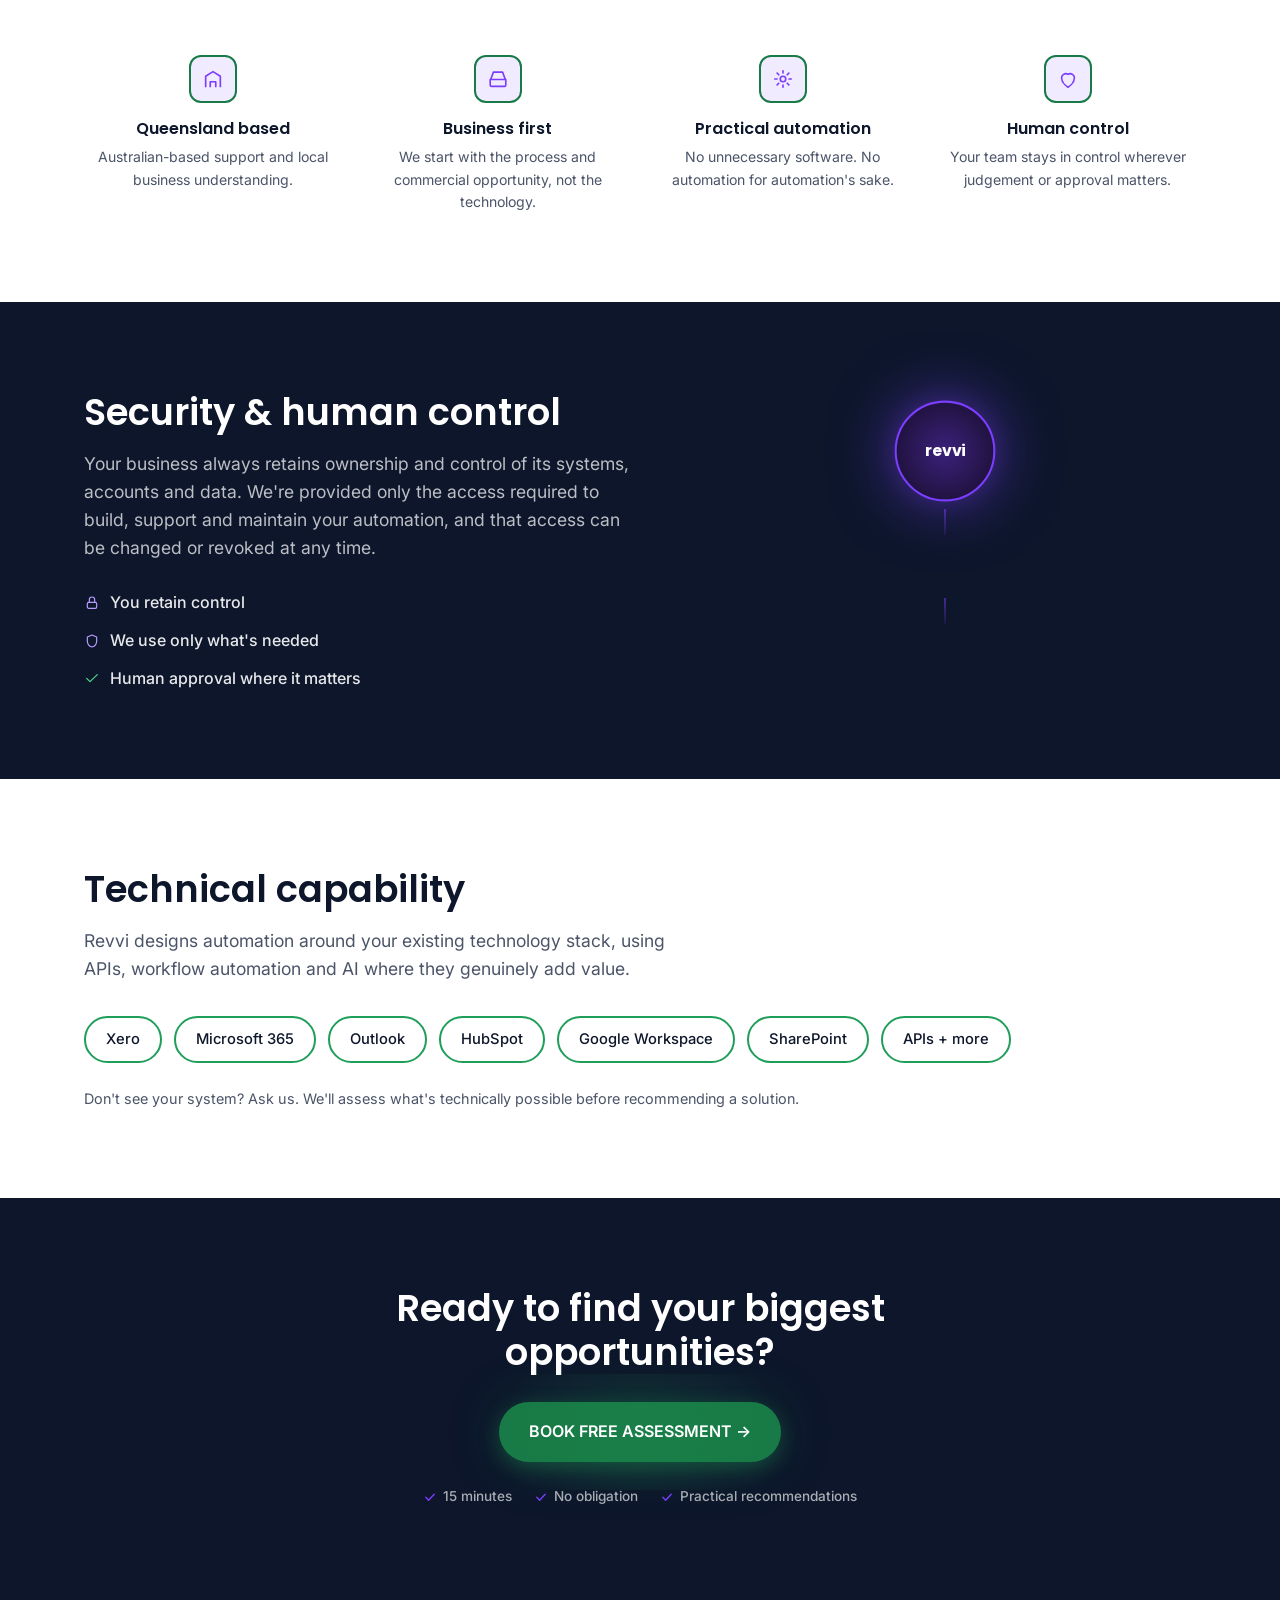
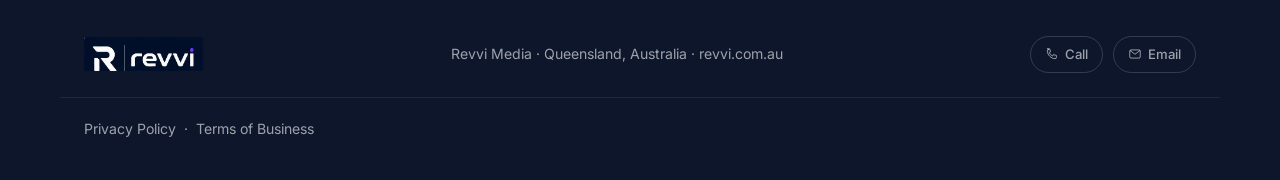
==== commit f41cec9c: "Accessibility fixes, email corrections, and About label tweaks Colour QA follow-up on the green roll" ====
--- a/about.html
+++ b/about.html
@@ -63,7 +63,7 @@
         <p>Every business has repetitive work that pulls staff away from more valuable tasks. Revvi connects to the software you already use and automates those repetitive processes, drafting emails, preparing documents, updating CRM records and generating reports. Your staff simply review and approve where required, then keep working in the systems they already know.</p>
       </div>
       <div class="approach-card">
-        <p class="approach-label approach-label-green">Why Revvi</p>
+        <p class="approach-label approach-label-purple">Why Revvi</p>
         <h3>Good people shouldn't spend their day on repetitive work.</h3>
         <p>We saw skilled staff spending hours every week on tasks that didn't need a human doing them manually, while the technology to improve those processes was often already available but underused. Revvi exists to close that gap.</p>
       </div>
@@ -197,7 +197,7 @@
         <svg width="14" height="14" viewBox="0 0 24 24" fill="none" xmlns="http://www.w3.org/2000/svg"><path d="M4.5 3h3.5l1.5 5-2.5 1.5a13 13 0 006 6l1.5-2.5 5 1.5v3.5a2 2 0 01-2 2C10.5 20 4 13.5 4 6.5a2 2 0 012-2z" stroke="currentColor" stroke-width="1.6" stroke-linecap="round" stroke-linejoin="round"/></svg>
         Call
       </a>
-      <a href="mailto:hello@revvi.com.au" class="footer-contact-link">
+      <a href="mailto:support@revvi.com.au" class="footer-contact-link">
         <svg width="14" height="14" viewBox="0 0 24 24" fill="none" xmlns="http://www.w3.org/2000/svg"><rect x="3" y="5" width="18" height="14" rx="2" stroke="currentColor" stroke-width="1.6"/><path d="M4 6.5l8 6 8-6" stroke="currentColor" stroke-width="1.6" stroke-linecap="round" stroke-linejoin="round"/></svg>
         Email
       </a>
--- a/styles.css
+++ b/styles.css
@@ -223,13 +223,17 @@
 }
 
 .btn-primary {
-  background: var(--green);
+  background: var(--green-dark);
   color: var(--white);
   box-shadow: 0 8px 24px rgba(31, 158, 90, 0.35);
 }
 
+/* Base is --green-dark, not --green: white label on #1F9E5A measures 3.44:1,
+   which fails WCAG AA for 16px/600 text. #187A46 clears it at 4.89:1. Hover
+   brightens to --green, so the button still lifts toward the brand green on
+   interaction rather than going flat. */
 .btn-primary:hover {
-  background: var(--green-dark);
+  background: var(--green);
   transform: translateY(-1px);
   box-shadow: 0 10px 28px rgba(31, 158, 90, 0.45);
 }
@@ -1039,8 +1043,12 @@
   color: var(--purple-light);
 }
 
+/* The Security & human control list has one deliberately green tick on the
+   "human approval" point: a client-requested emphasis, not an inconsistency.
+   Uses --green-light because this list sits on navy, matching the site's
+   light-on-dark green convention (9.97:1 vs 5.23:1 for --green here). */
 .trust-points svg.trust-point-check {
-  color: var(--green);
+  color: var(--green-light);
 }
 
 .security-diagram {
@@ -1216,7 +1224,7 @@
 .industry-chip-check {
   flex-shrink: 0;
   margin-left: 2px;
-  color: var(--green);
+  color: var(--green-light);
 }
 
 .industry-chip-icon {
@@ -2023,7 +2031,6 @@
 }
 
 .approach-label-purple { color: var(--purple); }
-.approach-label-green { color: var(--green); }
 
 .approach-card h3 {
   font-size: 1.25rem;
@@ -2047,7 +2054,7 @@
   margin: 0 auto 16px;
   border-radius: 12px;
   background: var(--lavender);
-  border: 2px solid var(--green);
+  border: 2px solid var(--green-dark);
   color: var(--purple);
   display: flex;
   align-items: center;
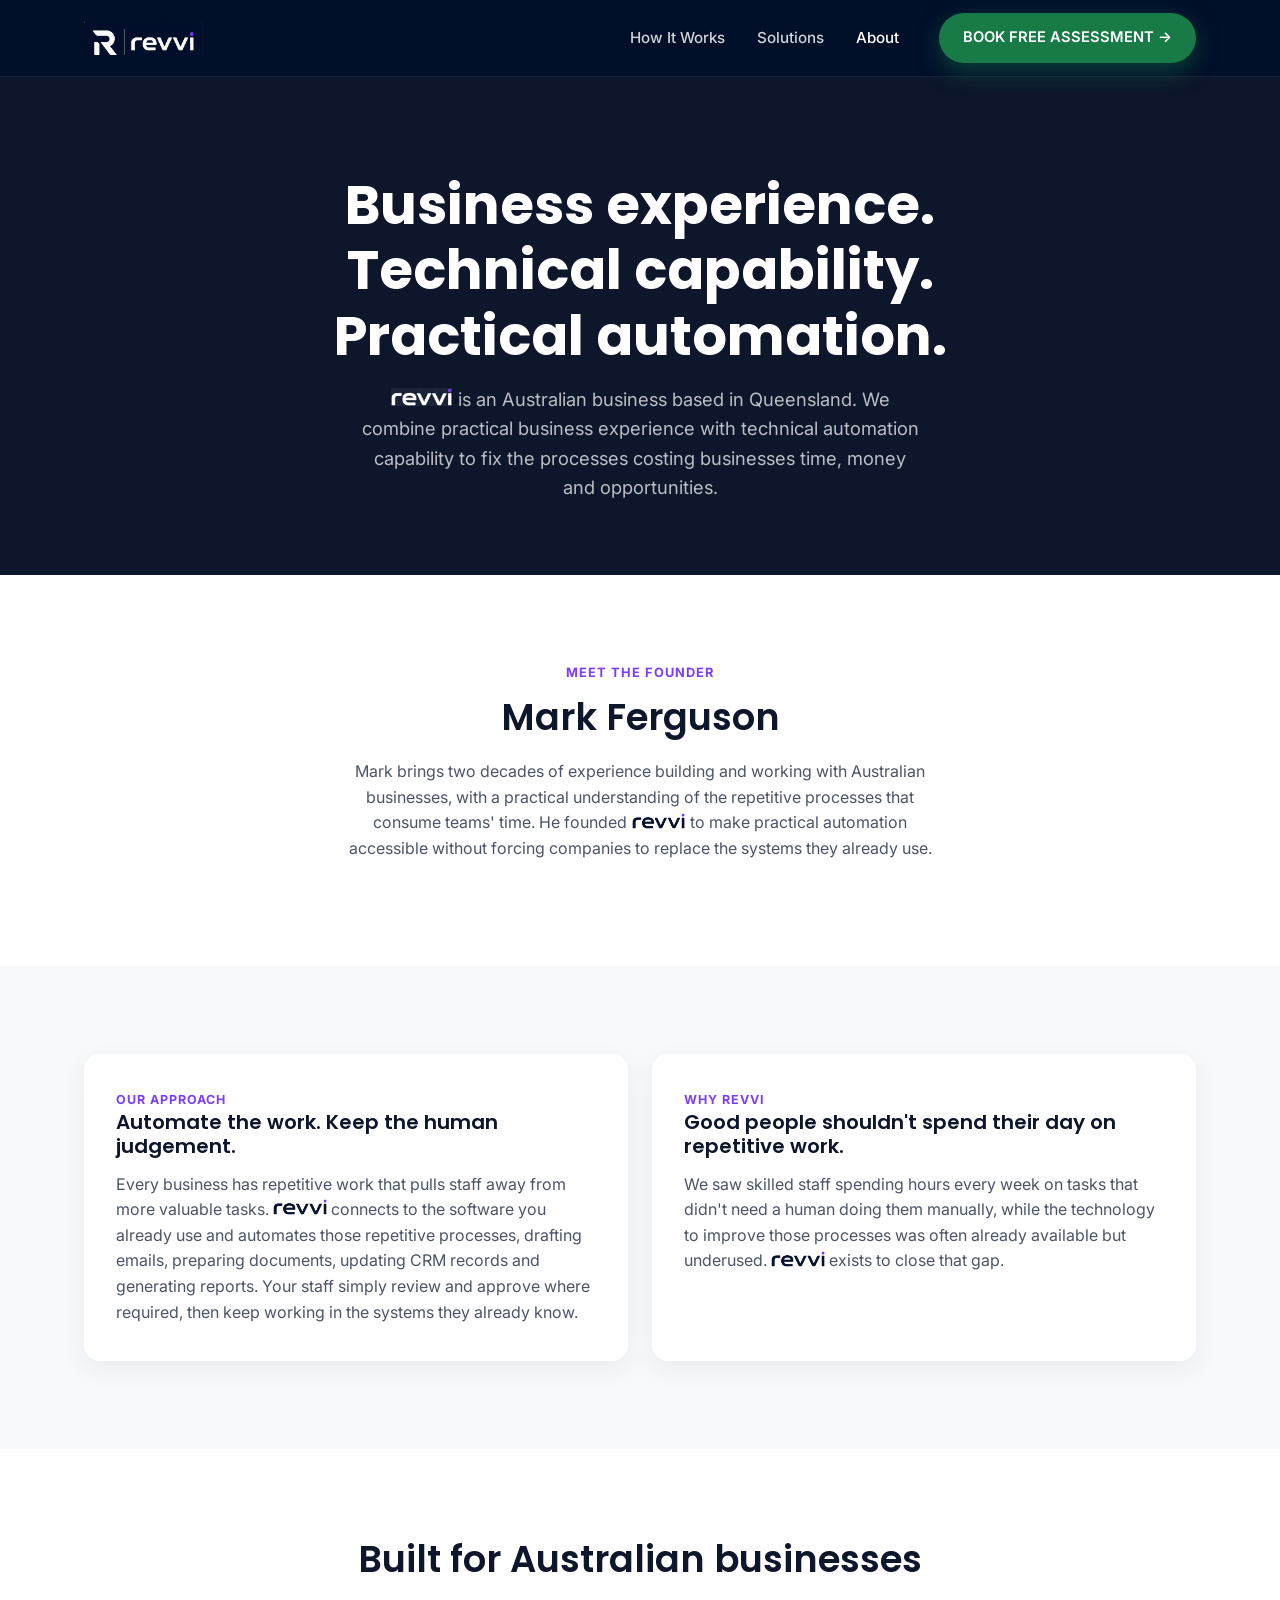
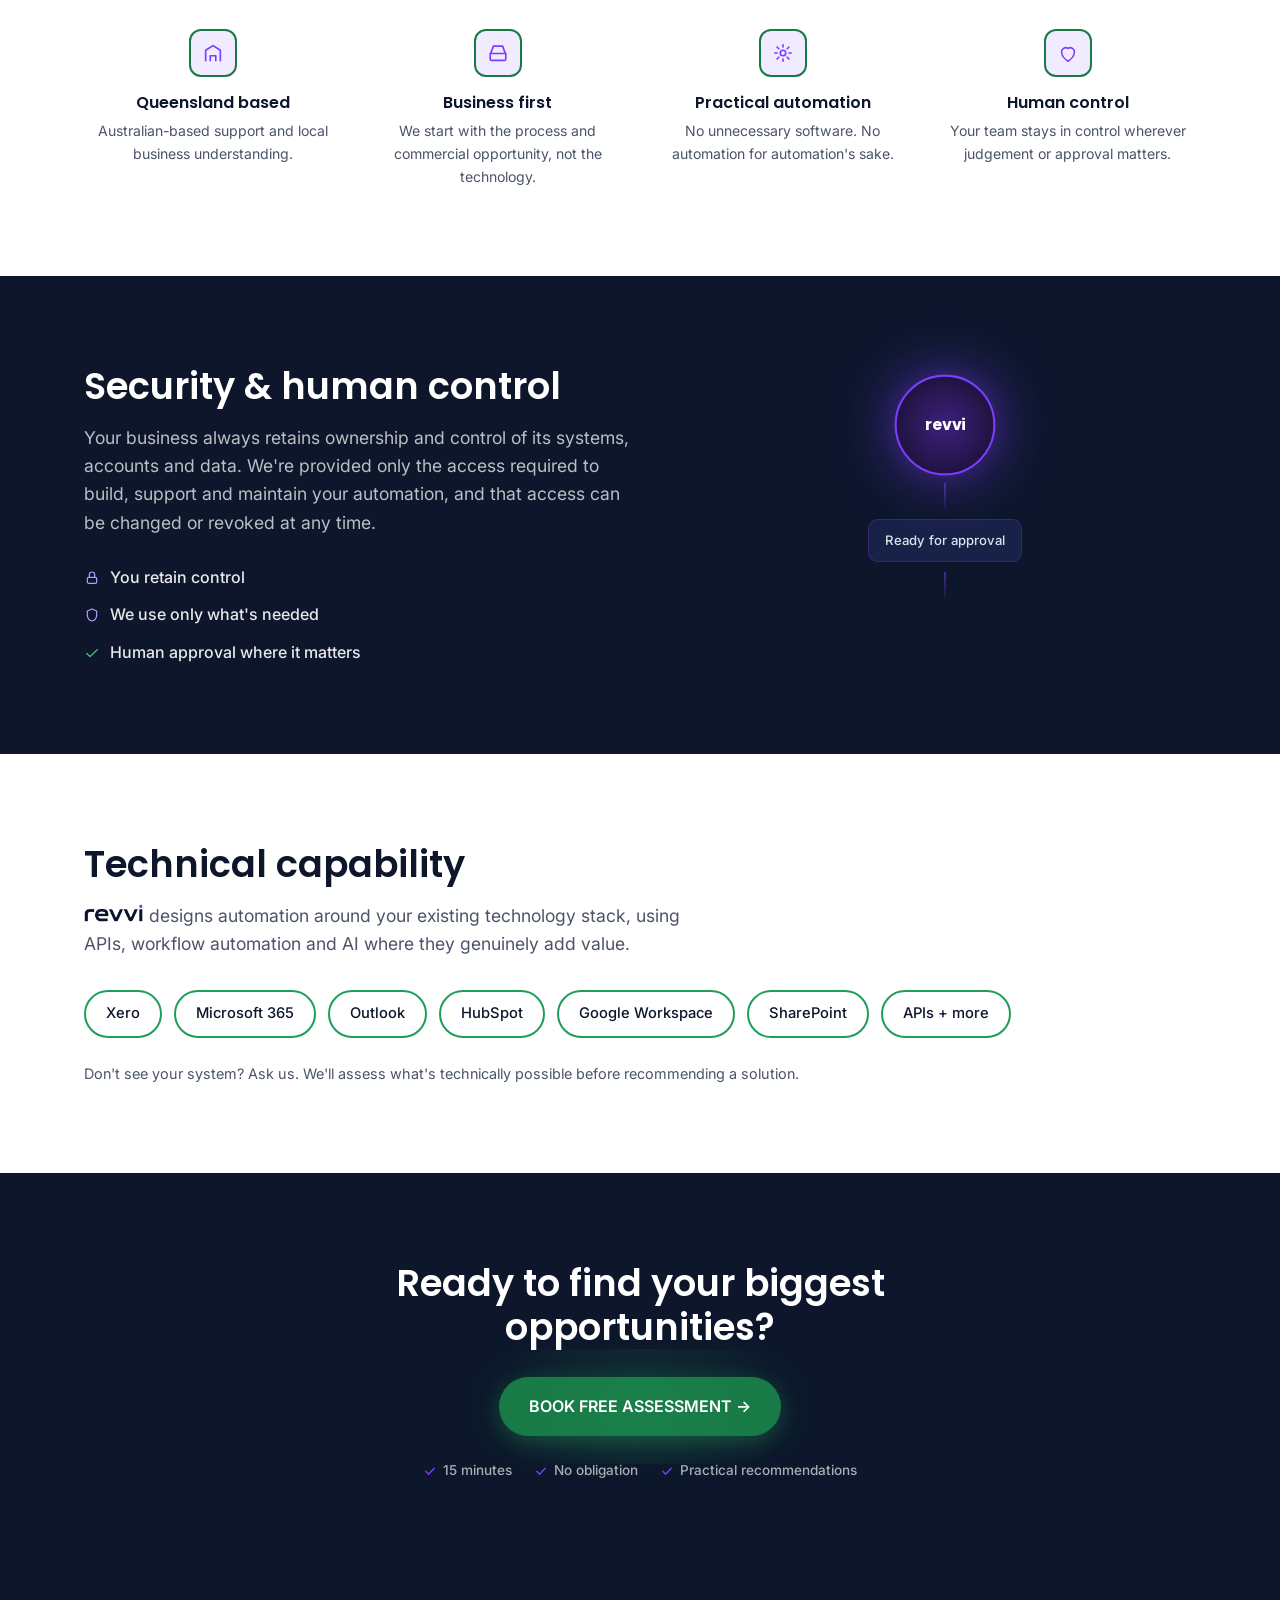
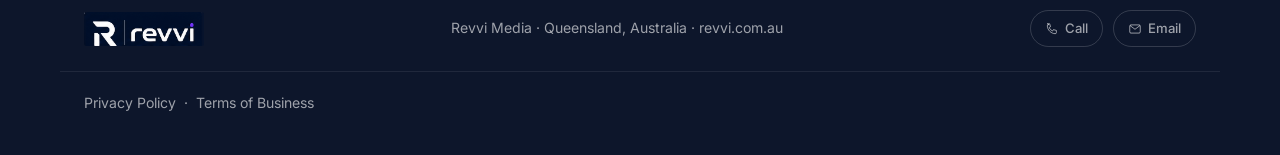
==== commit 9f615270: "Replace the word "Revvi" with the logo wordmark in body text Fifteen visible instances across the fi" ====
--- a/about.html
+++ b/about.html
@@ -41,7 +41,7 @@
   <section class="about-hero bg-navy">
     <div class="container">
       <h1>Business experience. Technical capability. Practical automation.</h1>
-      <p class="hero-sub">Revvi is an Australian business based in Queensland. We combine practical business experience with technical automation capability to fix the processes costing businesses time, money and opportunities.</p>
+      <p class="hero-sub"><img class="revvi-mark" src="assets/revvi-wordmark-light.png" alt=""><span class="sr-only">Revvi</span> is an Australian business based in Queensland. We combine practical business experience with technical automation capability to fix the processes costing businesses time, money and opportunities.</p>
     </div>
   </section>
 
@@ -50,7 +50,7 @@
     <div class="container">
       <p class="founder-label">Meet the founder</p>
       <h2>Mark Ferguson</h2>
-      <p><img class="founder-bio-icon" src="assets/signature-logo-icon.png" alt="">Mark brings two decades of experience building and working with Australian businesses, with a practical understanding of the repetitive processes that consume teams' time. He founded Revvi to make practical automation accessible without forcing companies to replace the systems they already use.</p>
+      <p>Mark brings two decades of experience building and working with Australian businesses, with a practical understanding of the repetitive processes that consume teams' time. He founded <img class="revvi-mark" src="assets/revvi-wordmark-dark.png" alt=""><span class="sr-only">Revvi</span> to make practical automation accessible without forcing companies to replace the systems they already use.</p>
     </div>
   </section>
 
@@ -60,12 +60,12 @@
       <div class="approach-card">
         <p class="approach-label approach-label-purple">Our approach</p>
         <h3>Automate the work. Keep the human judgement.</h3>
-        <p>Every business has repetitive work that pulls staff away from more valuable tasks. Revvi connects to the software you already use and automates those repetitive processes, drafting emails, preparing documents, updating CRM records and generating reports. Your staff simply review and approve where required, then keep working in the systems they already know.</p>
+        <p>Every business has repetitive work that pulls staff away from more valuable tasks. <img class="revvi-mark" src="assets/revvi-wordmark-dark.png" alt=""><span class="sr-only">Revvi</span> connects to the software you already use and automates those repetitive processes, drafting emails, preparing documents, updating CRM records and generating reports. Your staff simply review and approve where required, then keep working in the systems they already know.</p>
       </div>
       <div class="approach-card">
         <p class="approach-label approach-label-purple">Why Revvi</p>
         <h3>Good people shouldn't spend their day on repetitive work.</h3>
-        <p>We saw skilled staff spending hours every week on tasks that didn't need a human doing them manually, while the technology to improve those processes was often already available but underused. Revvi exists to close that gap.</p>
+        <p>We saw skilled staff spending hours every week on tasks that didn't need a human doing them manually, while the technology to improve those processes was often already available but underused. <img class="revvi-mark" src="assets/revvi-wordmark-dark.png" alt=""><span class="sr-only">Revvi</span> exists to close that gap.</p>
       </div>
     </div>
   </section>
@@ -157,7 +157,7 @@
   <section class="technical-capability bg-white">
     <div class="container">
       <h2>Technical capability</h2>
-      <p class="section-sub">Revvi designs automation around your existing technology stack, using APIs, workflow automation and AI where they genuinely add value.</p>
+      <p class="section-sub"><img class="revvi-mark" src="assets/revvi-wordmark-dark.png" alt=""><span class="sr-only">Revvi</span> designs automation around your existing technology stack, using APIs, workflow automation and AI where they genuinely add value.</p>
       <div class="tool-pills">
         <span class="tool-pill">Xero</span>
         <span class="tool-pill">Microsoft 365</span>
--- a/styles.css
+++ b/styles.css
@@ -2001,12 +2001,44 @@
 
 /* Small Revvi mark opening the bio paragraph. Uses the transparent icon
    so it sits flush on the white section with no visible box. */
-.founder-bio-icon {
+/* Inline Revvi wordmark: the transparent lockup standing in for the word
+   "Revvi" in running text.
+
+   Sizing: the letterforms occupy 72.5% of the asset's height (the rest is the
+   dot above the i), so height:1em renders their x-height at ~0.725em, which
+   matches Inter's x-height. The mark therefore sits in a sentence at the same
+   optical size as the words around it. The wordmark is wider than "Revvi" set
+   in Inter, which is inherent to the logo's letterforms, not a sizing error.
+
+   The ink reaches the bottom edge of the asset, so the default inline-block
+   baseline already lands it correctly; -0.02em compensates for the few pixels
+   of empty space below the glyphs.
+
+   Two variants because the asset has no background of its own: -light (white
+   ink) on navy sections, -dark (navy ink) on white and off-white. The variant
+   is set per instance in the markup, since CSS cannot swap an img src.
+
+   The image is decorative (alt="") with a visually hidden "Revvi" beside it,
+   so screen readers and search engines read the sentence as words. */
+.revvi-mark {
   display: inline-block;
-  width: 22px;
-  height: auto;
-  margin-right: 8px;
-  vertical-align: -4px;
+  height: 1em;
+  width: auto;
+  vertical-align: -0.02em;
+  margin: 0 0.02em;
+}
+
+/* Standard visually-hidden: removed from view, still read aloud. */
+.sr-only {
+  position: absolute;
+  width: 1px;
+  height: 1px;
+  padding: 0;
+  margin: -1px;
+  overflow: hidden;
+  clip: rect(0, 0, 0, 0);
+  white-space: nowrap;
+  border: 0;
 }
 
 .approach-cards {
